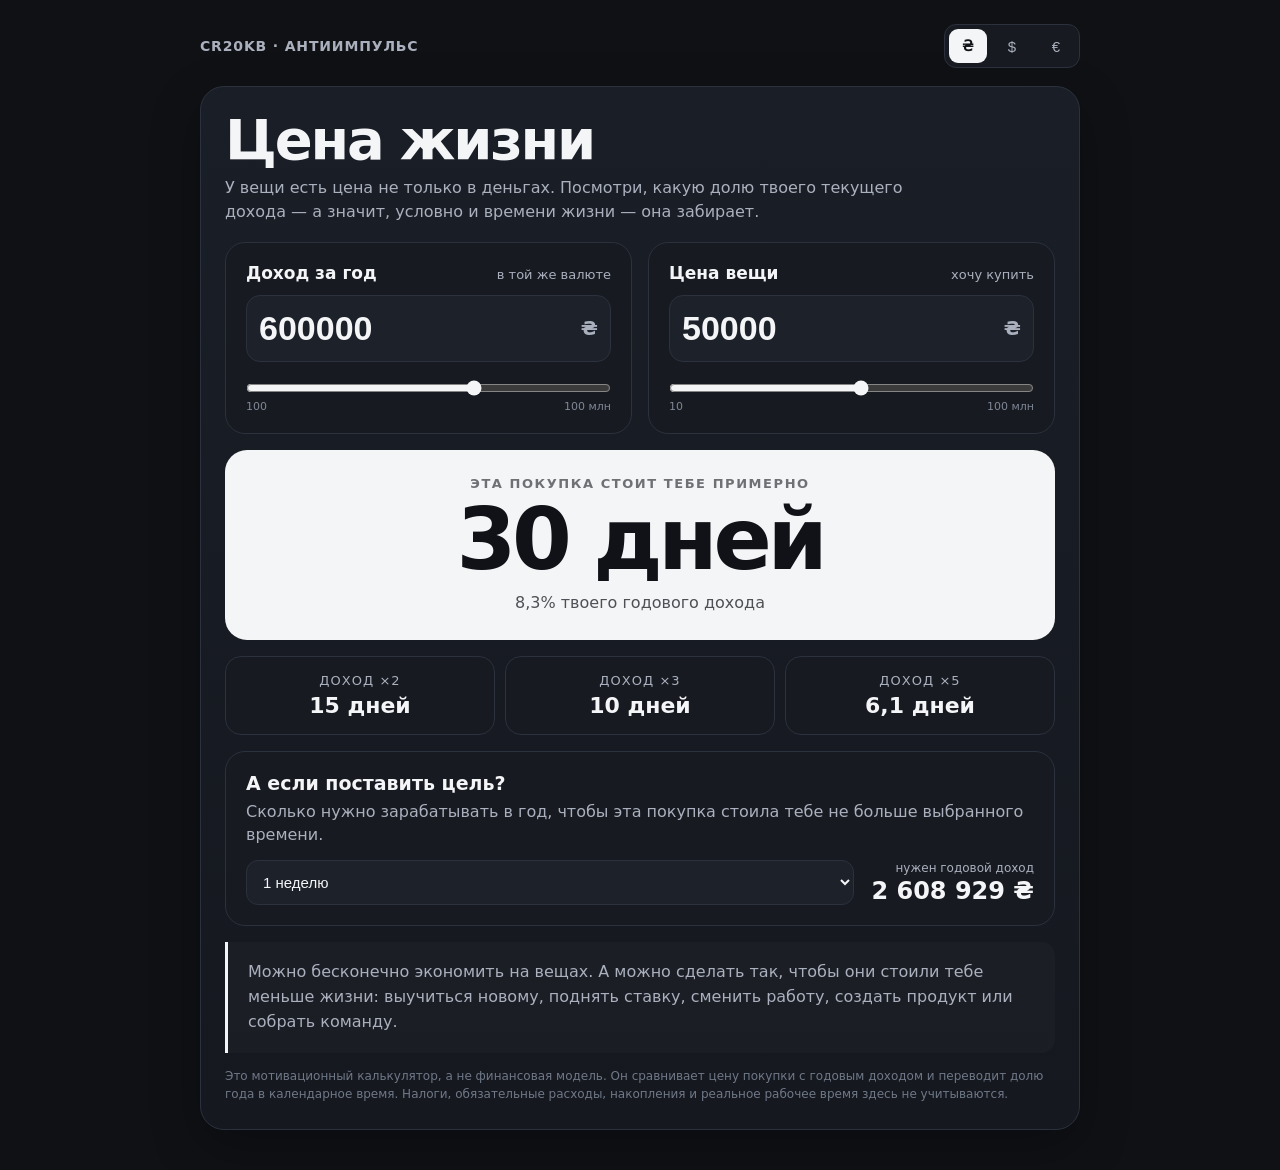
==== life-cost/index.html @ 3423f5fb "Add Life Cost calculator MVP" ====
<!DOCTYPE html>
<html lang="ru">
<head>
<meta charset="utf-8">
<meta name="viewport" content="width=device-width, initial-scale=1, viewport-fit=cover">
<title>Цена жизни — CR20KB</title>
<style>
  :root {
    --bg: #0f1115;
    --card: #171a21;
    --card2: #1d212a;
    --text: #f4f5f7;
    --muted: #aab0bd;
    --line: #2b313d;
    --accent: #f1f3f5;
    --good: #dfe7d9;
    --shadow: 0 18px 50px rgba(0,0,0,.28);
  }
  * { box-sizing: border-box; }
  html, body { margin: 0; min-height: 100%; background: var(--bg); color: var(--text); font-family: Inter, ui-sans-serif, system-ui, -apple-system, BlinkMacSystemFont, "Segoe UI", Roboto, Arial, sans-serif; }
  body { display: flex; justify-content: center; padding: 24px 14px 40px; }
  .app { width: min(880px, 100%); }
  .topbar { display: flex; justify-content: space-between; gap: 16px; align-items: center; margin-bottom: 18px; }
  .brand { font-weight: 800; letter-spacing: .06em; font-size: 14px; color: var(--muted); }
  .currency { display: flex; gap: 6px; background: var(--card); border: 1px solid var(--line); padding: 4px; border-radius: 12px; }
  .currency button { border: 0; background: transparent; color: var(--muted); min-width: 38px; height: 34px; border-radius: 9px; font-size: 15px; cursor: pointer; }
  .currency button.active { background: var(--text); color: #111318; font-weight: 800; }
  .hero { padding: 26px 24px; background: linear-gradient(180deg, #1a1e26 0%, #15181f 100%); border: 1px solid var(--line); border-radius: 24px; box-shadow: var(--shadow); }
  h1 { margin: 0 0 8px; font-size: clamp(30px, 7vw, 56px); line-height: .98; letter-spacing: -.04em; }
  .subtitle { margin: 0; color: var(--muted); max-width: 720px; font-size: 16px; line-height: 1.5; }
  .grid { display: grid; grid-template-columns: repeat(2, minmax(0,1fr)); gap: 16px; margin-top: 18px; }
  .panel { background: var(--card); border: 1px solid var(--line); border-radius: 20px; padding: 20px; }
  .label { display: flex; justify-content: space-between; gap: 10px; align-items: baseline; margin-bottom: 12px; }
  .label strong { font-size: 17px; }
  .label span { color: var(--muted); font-size: 13px; }
  .money-input { display: flex; align-items: center; background: var(--card2); border: 1px solid var(--line); border-radius: 14px; padding: 5px 12px; }
  .money-input input { width: 100%; border: 0; outline: 0; background: transparent; color: var(--text); font-size: clamp(24px, 5vw, 34px); font-weight: 800; padding: 8px 0; min-width: 0; }
  .money-input .sym { color: var(--muted); font-size: 20px; font-weight: 700; margin-left: 8px; }
  input[type="range"] { width: 100%; margin: 18px 0 4px; accent-color: var(--text); cursor: pointer; }
  .range-hints { display: flex; justify-content: space-between; color: #7f8795; font-size: 11px; }
  .result { margin-top: 16px; padding: 26px 22px; background: var(--text); color: #101217; border-radius: 22px; text-align: center; }
  .result .eyebrow { font-size: 13px; font-weight: 800; text-transform: uppercase; letter-spacing: .12em; opacity: .58; }
  .result .big { margin-top: 8px; font-size: clamp(42px, 11vw, 86px); line-height: .95; font-weight: 900; letter-spacing: -.05em; }
  .result .explain { margin-top: 10px; font-size: 16px; line-height: 1.45; opacity: .72; }
  .scenarios { margin-top: 16px; display: grid; grid-template-columns: repeat(3, 1fr); gap: 10px; }
  .scenario { background: var(--card); border: 1px solid var(--line); border-radius: 16px; padding: 16px 12px; text-align: center; }
  .scenario .x { font-size: 13px; color: var(--muted); text-transform: uppercase; letter-spacing: .08em; }
  .scenario .v { margin-top: 5px; font-size: 22px; font-weight: 850; }
  .goal { margin-top: 16px; background: var(--card); border: 1px solid var(--line); border-radius: 20px; padding: 20px; }
  .goal h2 { margin: 0 0 6px; font-size: 19px; }
  .goal p { color: var(--muted); margin: 0 0 14px; line-height: 1.45; }
  .goal-row { display: grid; grid-template-columns: 1fr auto; gap: 10px; align-items: end; }
  .goal-row select { width: 100%; background: var(--card2); color: var(--text); border: 1px solid var(--line); border-radius: 12px; padding: 12px; font-size: 15px; }
  .goal-output { min-width: 170px; text-align: right; }
  .goal-output .small { color: var(--muted); font-size: 12px; }
  .goal-output .amount { font-size: 24px; font-weight: 900; margin-top: 2px; }
  .quote { margin-top: 16px; padding: 18px 20px; border-left: 3px solid var(--text); color: var(--muted); line-height: 1.55; background: rgba(255,255,255,.025); border-radius: 0 14px 14px 0; }
  .foot { margin-top: 14px; color: #707887; font-size: 12px; line-height: 1.5; }
  @media (max-width: 680px) {
    body { padding: 14px 10px 28px; }
    .hero { padding: 22px 16px; border-radius: 20px; }
    .grid { grid-template-columns: 1fr; }
    .panel { padding: 16px; }
    .scenarios { grid-template-columns: 1fr; }
    .scenario { display: flex; justify-content: space-between; align-items: center; text-align: left; padding: 14px 16px; }
    .scenario .v { margin: 0; }
    .goal-row { grid-template-columns: 1fr; }
    .goal-output { text-align: left; }
  }
</style>
</head>
<body>
<main class="app">
  <div class="topbar">
    <div class="brand">CR20KB · АНТИИМПУЛЬС</div>
    <div class="currency" aria-label="Валюта">
      <button type="button" class="active" data-currency="₴">₴</button>
      <button type="button" data-currency="$">$</button>
      <button type="button" data-currency="€">€</button>
    </div>
  </div>
  <section class="hero">
    <h1>Цена жизни</h1>
    <p class="subtitle">У вещи есть цена не только в деньгах. Посмотри, какую долю твоего текущего дохода — а значит, условно и времени жизни — она забирает.</p>
    <div class="grid">
      <div class="panel">
        <div class="label"><strong>Доход за год</strong><span>в той же валюте</span></div>
        <div class="money-input"><input id="incomeInput" inputmode="numeric" value="600000" aria-label="Доход за год"><span class="sym">₴</span></div>
        <input id="incomeRange" type="range" min="2" max="8" step="0.01" value="5.7782">
        <div class="range-hints"><span>100</span><span>100 млн</span></div>
      </div>
      <div class="panel">
        <div class="label"><strong>Цена вещи</strong><span>хочу купить</span></div>
        <div class="money-input"><input id="priceInput" inputmode="numeric" value="50000" aria-label="Цена вещи"><span class="sym">₴</span></div>
        <input id="priceRange" type="range" min="1" max="8" step="0.01" value="4.699">
        <div class="range-hints"><span>10</span><span>100 млн</span></div>
      </div>
    </div>
    <div class="result">
      <div class="eyebrow">Эта покупка стоит тебе примерно</div>
      <div class="big" id="mainResult">1 месяц</div>
      <div class="explain" id="mainExplain">8,3% твоего годового дохода</div>
    </div>
    <div class="scenarios">
      <div class="scenario"><div class="x">Доход ×2</div><div class="v" id="x2">15 дней</div></div>
      <div class="scenario"><div class="x">Доход ×3</div><div class="v" id="x3">10 дней</div></div>
      <div class="scenario"><div class="x">Доход ×5</div><div class="v" id="x5">6 дней</div></div>
    </div>
    <div class="goal">
      <h2>А если поставить цель?</h2>
      <p>Сколько нужно зарабатывать в год, чтобы эта покупка стоила тебе не больше выбранного времени.</p>
      <div class="goal-row">
        <select id="goalSelect" aria-label="Целевое время">
          <option value="1">1 день</option><option value="3">3 дня</option><option value="7" selected>1 неделю</option><option value="14">2 недели</option><option value="30.4375">1 месяц</option>
        </select>
        <div class="goal-output"><div class="small">нужен годовой доход</div><div class="amount" id="goalAmount">2 607 143 ₴</div></div>
      </div>
    </div>
    <div class="quote">Можно бесконечно экономить на вещах. А можно сделать так, чтобы они стоили тебе меньше жизни: выучиться новому, поднять ставку, сменить работу, создать продукт или собрать команду.</div>
    <div class="foot">Это мотивационный калькулятор, а не финансовая модель. Он сравнивает цену покупки с годовым доходом и переводит долю года в календарное время. Налоги, обязательные расходы, накопления и реальное рабочее время здесь не учитываются.</div>
  </section>
</main>
<script>
(() => {
  const incomeInput = document.getElementById('incomeInput');
  const priceInput = document.getElementById('priceInput');
  const incomeRange = document.getElementById('incomeRange');
  const priceRange = document.getElementById('priceRange');
  const mainResult = document.getElementById('mainResult');
  const mainExplain = document.getElementById('mainExplain');
  const goalSelect = document.getElementById('goalSelect');
  const goalAmount = document.getElementById('goalAmount');
  const currencyButtons = [...document.querySelectorAll('.currency button')];
  const symEls = [...document.querySelectorAll('.sym')];
  let currency = '₴';
  const nf0 = new Intl.NumberFormat('ru-RU', { maximumFractionDigits: 0 });
  const nf1 = new Intl.NumberFormat('ru-RU', { maximumFractionDigits: 1 });
  function parseNumber(value) { const cleaned = String(value).replace(/[^\d.,]/g, '').replace(',', '.'); const n = Number(cleaned); return Number.isFinite(n) ? n : 0; }
  function clamp(n, min, max) { return Math.min(max, Math.max(min, n)); }
  function valueFromLogSlider(slider) { return Math.pow(10, Number(slider.value)); }
  function setLogSliderFromValue(slider, value) { if (value <= 0) return; const min = Number(slider.min); const max = Number(slider.max); slider.value = clamp(Math.log10(value), min, max); }
  function plural(n, one, few, many) { const i = Math.floor(Math.abs(n)); const mod10 = i % 10, mod100 = i % 100; if (mod10 === 1 && mod100 !== 11) return one; if (mod10 >= 2 && mod10 <= 4 && !(mod100 >= 12 && mod100 <= 14)) return few; return many; }
  function formatLife(days) {
    if (!Number.isFinite(days) || days < 0) return '—';
    const hours = days * 24;
    if (hours < 48) { const v = Math.max(0.1, hours); const rounded = v < 10 ? Math.round(v * 10) / 10 : Math.round(v); return `${nf1.format(rounded)} ${plural(rounded, 'час', 'часа', 'часов')}`; }
    if (days < 60) { const rounded = days < 10 ? Math.round(days * 10) / 10 : Math.round(days); return `${nf1.format(rounded)} ${plural(rounded, 'день', 'дня', 'дней')}`; }
    const months = days / 30.4375;
    if (months < 24) { const rounded = months < 10 ? Math.round(months * 10) / 10 : Math.round(months); return `${nf1.format(rounded)} ${plural(rounded, 'месяц', 'месяца', 'месяцев')}`; }
    const years = days / 365.25; const rounded = years < 10 ? Math.round(years * 10) / 10 : Math.round(years); return `${nf1.format(rounded)} ${plural(rounded, 'год', 'года', 'лет')}`;
  }
  function calculate() {
    const income = parseNumber(incomeInput.value); const price = parseNumber(priceInput.value);
    if (income <= 0 || price < 0) { mainResult.textContent = '—'; mainExplain.textContent = 'Введите годовой доход больше нуля'; ['x2','x3','x5'].forEach(id => document.getElementById(id).textContent = '—'); goalAmount.textContent = '—'; return; }
    const share = price / income; const days = share * 365.25;
    mainResult.textContent = formatLife(days); mainExplain.textContent = `${nf1.format(share * 100)}% твоего годового дохода`;
    document.getElementById('x2').textContent = formatLife(days / 2); document.getElementById('x3').textContent = formatLife(days / 3); document.getElementById('x5').textContent = formatLife(days / 5);
    const goalDays = Number(goalSelect.value); const neededIncome = goalDays > 0 ? price * 365.25 / goalDays : 0; goalAmount.textContent = `${nf0.format(Math.ceil(neededIncome))} ${currency}`;
  }
  incomeRange.addEventListener('input', () => { incomeInput.value = Math.round(valueFromLogSlider(incomeRange)); calculate(); });
  priceRange.addEventListener('input', () => { priceInput.value = Math.round(valueFromLogSlider(priceRange)); calculate(); });
  incomeInput.addEventListener('input', () => { const v = parseNumber(incomeInput.value); setLogSliderFromValue(incomeRange, v); calculate(); });
  priceInput.addEventListener('input', () => { const v = parseNumber(priceInput.value); setLogSliderFromValue(priceRange, v); calculate(); });
  goalSelect.addEventListener('change', calculate);
  currencyButtons.forEach(btn => { btn.addEventListener('click', () => { currency = btn.dataset.currency; currencyButtons.forEach(b => b.classList.toggle('active', b === btn)); symEls.forEach(el => el.textContent = currency); calculate(); }); });
  calculate();
})();
</script>
</body>
</html>
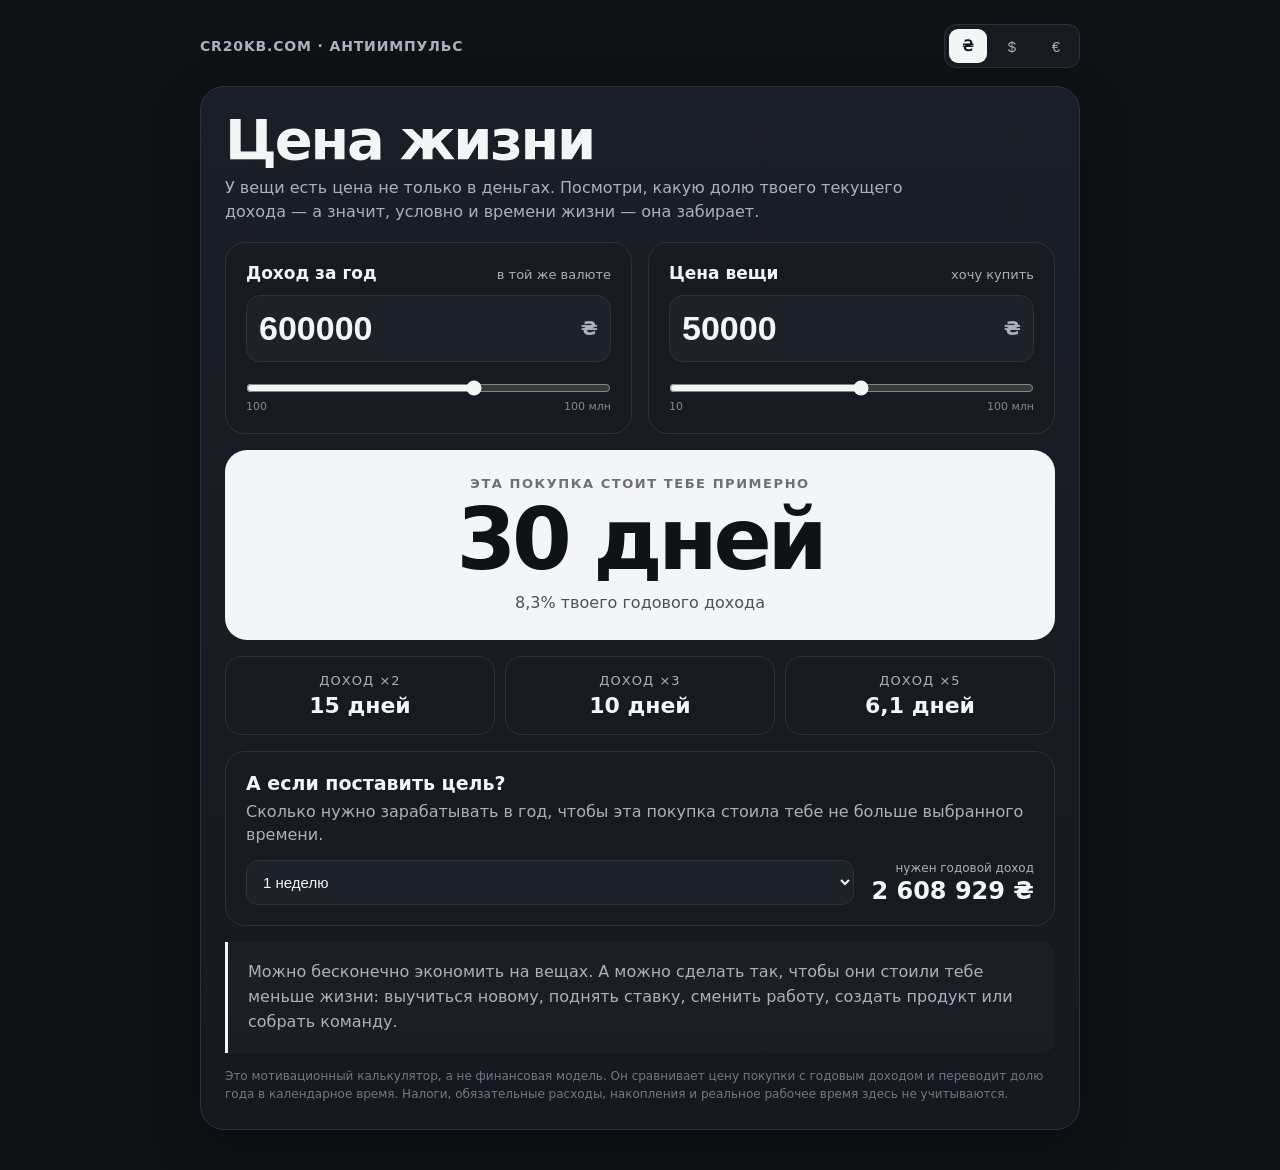
==== commit 19bbaa25: "Add link back to CR20KB.com" ====
--- a/life-cost/index.html
+++ b/life-cost/index.html
@@ -16,53 +16,310 @@
     --good: #dfe7d9;
     --shadow: 0 18px 50px rgba(0,0,0,.28);
   }
+
   * { box-sizing: border-box; }
-  html, body { margin: 0; min-height: 100%; background: var(--bg); color: var(--text); font-family: Inter, ui-sans-serif, system-ui, -apple-system, BlinkMacSystemFont, "Segoe UI", Roboto, Arial, sans-serif; }
-  body { display: flex; justify-content: center; padding: 24px 14px 40px; }
-  .app { width: min(880px, 100%); }
-  .topbar { display: flex; justify-content: space-between; gap: 16px; align-items: center; margin-bottom: 18px; }
-  .brand { font-weight: 800; letter-spacing: .06em; font-size: 14px; color: var(--muted); }
-  .currency { display: flex; gap: 6px; background: var(--card); border: 1px solid var(--line); padding: 4px; border-radius: 12px; }
-  .currency button { border: 0; background: transparent; color: var(--muted); min-width: 38px; height: 34px; border-radius: 9px; font-size: 15px; cursor: pointer; }
-  .currency button.active { background: var(--text); color: #111318; font-weight: 800; }
-  .hero { padding: 26px 24px; background: linear-gradient(180deg, #1a1e26 0%, #15181f 100%); border: 1px solid var(--line); border-radius: 24px; box-shadow: var(--shadow); }
-  h1 { margin: 0 0 8px; font-size: clamp(30px, 7vw, 56px); line-height: .98; letter-spacing: -.04em; }
-  .subtitle { margin: 0; color: var(--muted); max-width: 720px; font-size: 16px; line-height: 1.5; }
-  .grid { display: grid; grid-template-columns: repeat(2, minmax(0,1fr)); gap: 16px; margin-top: 18px; }
-  .panel { background: var(--card); border: 1px solid var(--line); border-radius: 20px; padding: 20px; }
-  .label { display: flex; justify-content: space-between; gap: 10px; align-items: baseline; margin-bottom: 12px; }
-  .label strong { font-size: 17px; }
-  .label span { color: var(--muted); font-size: 13px; }
-  .money-input { display: flex; align-items: center; background: var(--card2); border: 1px solid var(--line); border-radius: 14px; padding: 5px 12px; }
-  .money-input input { width: 100%; border: 0; outline: 0; background: transparent; color: var(--text); font-size: clamp(24px, 5vw, 34px); font-weight: 800; padding: 8px 0; min-width: 0; }
-  .money-input .sym { color: var(--muted); font-size: 20px; font-weight: 700; margin-left: 8px; }
-  input[type="range"] { width: 100%; margin: 18px 0 4px; accent-color: var(--text); cursor: pointer; }
-  .range-hints { display: flex; justify-content: space-between; color: #7f8795; font-size: 11px; }
-  .result { margin-top: 16px; padding: 26px 22px; background: var(--text); color: #101217; border-radius: 22px; text-align: center; }
-  .result .eyebrow { font-size: 13px; font-weight: 800; text-transform: uppercase; letter-spacing: .12em; opacity: .58; }
-  .result .big { margin-top: 8px; font-size: clamp(42px, 11vw, 86px); line-height: .95; font-weight: 900; letter-spacing: -.05em; }
-  .result .explain { margin-top: 10px; font-size: 16px; line-height: 1.45; opacity: .72; }
-  .scenarios { margin-top: 16px; display: grid; grid-template-columns: repeat(3, 1fr); gap: 10px; }
-  .scenario { background: var(--card); border: 1px solid var(--line); border-radius: 16px; padding: 16px 12px; text-align: center; }
-  .scenario .x { font-size: 13px; color: var(--muted); text-transform: uppercase; letter-spacing: .08em; }
-  .scenario .v { margin-top: 5px; font-size: 22px; font-weight: 850; }
-  .goal { margin-top: 16px; background: var(--card); border: 1px solid var(--line); border-radius: 20px; padding: 20px; }
-  .goal h2 { margin: 0 0 6px; font-size: 19px; }
-  .goal p { color: var(--muted); margin: 0 0 14px; line-height: 1.45; }
-  .goal-row { display: grid; grid-template-columns: 1fr auto; gap: 10px; align-items: end; }
-  .goal-row select { width: 100%; background: var(--card2); color: var(--text); border: 1px solid var(--line); border-radius: 12px; padding: 12px; font-size: 15px; }
-  .goal-output { min-width: 170px; text-align: right; }
-  .goal-output .small { color: var(--muted); font-size: 12px; }
-  .goal-output .amount { font-size: 24px; font-weight: 900; margin-top: 2px; }
-  .quote { margin-top: 16px; padding: 18px 20px; border-left: 3px solid var(--text); color: var(--muted); line-height: 1.55; background: rgba(255,255,255,.025); border-radius: 0 14px 14px 0; }
-  .foot { margin-top: 14px; color: #707887; font-size: 12px; line-height: 1.5; }
+
+  html, body {
+    margin: 0;
+    min-height: 100%;
+    background: var(--bg);
+    color: var(--text);
+    font-family: Inter, ui-sans-serif, system-ui, -apple-system, BlinkMacSystemFont,
+      "Segoe UI", Roboto, Arial, sans-serif;
+  }
+
+  body {
+    display: flex;
+    justify-content: center;
+    padding: 24px 14px 40px;
+  }
+
+  .app {
+    width: min(880px, 100%);
+  }
+
+  .topbar {
+    display: flex;
+    justify-content: space-between;
+    gap: 16px;
+    align-items: center;
+    margin-bottom: 18px;
+  }
+
+  .brand {
+    font-weight: 800;
+    letter-spacing: .06em;
+    font-size: 14px;
+    color: var(--muted);
+  }
+
+  .brand a { color: inherit; text-decoration: none; }
+  .brand a:hover { color: var(--text); }
+
+  .currency {
+    display: flex;
+    gap: 6px;
+    background: var(--card);
+    border: 1px solid var(--line);
+    padding: 4px;
+    border-radius: 12px;
+  }
+
+  .currency button {
+    border: 0;
+    background: transparent;
+    color: var(--muted);
+    min-width: 38px;
+    height: 34px;
+    border-radius: 9px;
+    font-size: 15px;
+    cursor: pointer;
+  }
+
+  .currency button.active {
+    background: var(--text);
+    color: #111318;
+    font-weight: 800;
+  }
+
+  .hero {
+    padding: 26px 24px;
+    background: linear-gradient(180deg, #1a1e26 0%, #15181f 100%);
+    border: 1px solid var(--line);
+    border-radius: 24px;
+    box-shadow: var(--shadow);
+  }
+
+  h1 {
+    margin: 0 0 8px;
+    font-size: clamp(30px, 7vw, 56px);
+    line-height: .98;
+    letter-spacing: -.04em;
+  }
+
+  .subtitle {
+    margin: 0;
+    color: var(--muted);
+    max-width: 720px;
+    font-size: 16px;
+    line-height: 1.5;
+  }
+
+  .grid {
+    display: grid;
+    grid-template-columns: repeat(2, minmax(0,1fr));
+    gap: 16px;
+    margin-top: 18px;
+  }
+
+  .panel {
+    background: var(--card);
+    border: 1px solid var(--line);
+    border-radius: 20px;
+    padding: 20px;
+  }
+
+  .label {
+    display: flex;
+    justify-content: space-between;
+    gap: 10px;
+    align-items: baseline;
+    margin-bottom: 12px;
+  }
+
+  .label strong {
+    font-size: 17px;
+  }
+
+  .label span {
+    color: var(--muted);
+    font-size: 13px;
+  }
+
+  .money-input {
+    display: flex;
+    align-items: center;
+    background: var(--card2);
+    border: 1px solid var(--line);
+    border-radius: 14px;
+    padding: 5px 12px;
+  }
+
+  .money-input input {
+    width: 100%;
+    border: 0;
+    outline: 0;
+    background: transparent;
+    color: var(--text);
+    font-size: clamp(24px, 5vw, 34px);
+    font-weight: 800;
+    padding: 8px 0;
+    min-width: 0;
+  }
+
+  .money-input .sym {
+    color: var(--muted);
+    font-size: 20px;
+    font-weight: 700;
+    margin-left: 8px;
+  }
+
+  input[type="range"] {
+    width: 100%;
+    margin: 18px 0 4px;
+    accent-color: var(--text);
+    cursor: pointer;
+  }
+
+  .range-hints {
+    display: flex;
+    justify-content: space-between;
+    color: #7f8795;
+    font-size: 11px;
+  }
+
+  .result {
+    margin-top: 16px;
+    padding: 26px 22px;
+    background: var(--text);
+    color: #101217;
+    border-radius: 22px;
+    text-align: center;
+  }
+
+  .result .eyebrow {
+    font-size: 13px;
+    font-weight: 800;
+    text-transform: uppercase;
+    letter-spacing: .12em;
+    opacity: .58;
+  }
+
+  .result .big {
+    margin-top: 8px;
+    font-size: clamp(42px, 11vw, 86px);
+    line-height: .95;
+    font-weight: 900;
+    letter-spacing: -.05em;
+  }
+
+  .result .explain {
+    margin-top: 10px;
+    font-size: 16px;
+    line-height: 1.45;
+    opacity: .72;
+  }
+
+  .scenarios {
+    margin-top: 16px;
+    display: grid;
+    grid-template-columns: repeat(3, 1fr);
+    gap: 10px;
+  }
+
+  .scenario {
+    background: var(--card);
+    border: 1px solid var(--line);
+    border-radius: 16px;
+    padding: 16px 12px;
+    text-align: center;
+  }
+
+  .scenario .x {
+    font-size: 13px;
+    color: var(--muted);
+    text-transform: uppercase;
+    letter-spacing: .08em;
+  }
+
+  .scenario .v {
+    margin-top: 5px;
+    font-size: 22px;
+    font-weight: 850;
+  }
+
+  .goal {
+    margin-top: 16px;
+    background: var(--card);
+    border: 1px solid var(--line);
+    border-radius: 20px;
+    padding: 20px;
+  }
+
+  .goal h2 {
+    margin: 0 0 6px;
+    font-size: 19px;
+  }
+
+  .goal p {
+    color: var(--muted);
+    margin: 0 0 14px;
+    line-height: 1.45;
+  }
+
+  .goal-row {
+    display: grid;
+    grid-template-columns: 1fr auto;
+    gap: 10px;
+    align-items: end;
+  }
+
+  .goal-row select {
+    width: 100%;
+    background: var(--card2);
+    color: var(--text);
+    border: 1px solid var(--line);
+    border-radius: 12px;
+    padding: 12px;
+    font-size: 15px;
+  }
+
+  .goal-output {
+    min-width: 170px;
+    text-align: right;
+  }
+
+  .goal-output .small {
+    color: var(--muted);
+    font-size: 12px;
+  }
+
+  .goal-output .amount {
+    font-size: 24px;
+    font-weight: 900;
+    margin-top: 2px;
+  }
+
+  .quote {
+    margin-top: 16px;
+    padding: 18px 20px;
+    border-left: 3px solid var(--text);
+    color: var(--muted);
+    line-height: 1.55;
+    background: rgba(255,255,255,.025);
+    border-radius: 0 14px 14px 0;
+  }
+
+  .foot {
+    margin-top: 14px;
+    color: #707887;
+    font-size: 12px;
+    line-height: 1.5;
+  }
+
   @media (max-width: 680px) {
     body { padding: 14px 10px 28px; }
     .hero { padding: 22px 16px; border-radius: 20px; }
     .grid { grid-template-columns: 1fr; }
     .panel { padding: 16px; }
     .scenarios { grid-template-columns: 1fr; }
-    .scenario { display: flex; justify-content: space-between; align-items: center; text-align: left; padding: 14px 16px; }
+    .scenario {
+      display: flex;
+      justify-content: space-between;
+      align-items: center;
+      text-align: left;
+      padding: 14px 16px;
+    }
     .scenario .v { margin: 0; }
     .goal-row { grid-template-columns: 1fr; }
     .goal-output { text-align: left; }
@@ -72,54 +329,107 @@
 <body>
 <main class="app">
   <div class="topbar">
-    <div class="brand">CR20KB · АНТИИМПУЛЬС</div>
+    <div class="brand"><a href="https://cr20kb.com/" target="_blank" rel="noopener">CR20KB.COM · АНТИИМПУЛЬС</a></div>
     <div class="currency" aria-label="Валюта">
       <button type="button" class="active" data-currency="₴">₴</button>
       <button type="button" data-currency="$">$</button>
       <button type="button" data-currency="€">€</button>
     </div>
   </div>
+
   <section class="hero">
     <h1>Цена жизни</h1>
-    <p class="subtitle">У вещи есть цена не только в деньгах. Посмотри, какую долю твоего текущего дохода — а значит, условно и времени жизни — она забирает.</p>
+    <p class="subtitle">
+      У вещи есть цена не только в деньгах. Посмотри, какую долю твоего текущего дохода —
+      а значит, условно и времени жизни — она забирает.
+    </p>
+
     <div class="grid">
       <div class="panel">
-        <div class="label"><strong>Доход за год</strong><span>в той же валюте</span></div>
-        <div class="money-input"><input id="incomeInput" inputmode="numeric" value="600000" aria-label="Доход за год"><span class="sym">₴</span></div>
+        <div class="label">
+          <strong>Доход за год</strong>
+          <span>в той же валюте</span>
+        </div>
+        <div class="money-input">
+          <input id="incomeInput" inputmode="numeric" value="600000" aria-label="Доход за год">
+          <span class="sym">₴</span>
+        </div>
         <input id="incomeRange" type="range" min="2" max="8" step="0.01" value="5.7782">
-        <div class="range-hints"><span>100</span><span>100 млн</span></div>
+        <div class="range-hints">
+          <span>100</span>
+          <span>100 млн</span>
+        </div>
       </div>
+
       <div class="panel">
-        <div class="label"><strong>Цена вещи</strong><span>хочу купить</span></div>
-        <div class="money-input"><input id="priceInput" inputmode="numeric" value="50000" aria-label="Цена вещи"><span class="sym">₴</span></div>
+        <div class="label">
+          <strong>Цена вещи</strong>
+          <span>хочу купить</span>
+        </div>
+        <div class="money-input">
+          <input id="priceInput" inputmode="numeric" value="50000" aria-label="Цена вещи">
+          <span class="sym">₴</span>
+        </div>
         <input id="priceRange" type="range" min="1" max="8" step="0.01" value="4.699">
-        <div class="range-hints"><span>10</span><span>100 млн</span></div>
+        <div class="range-hints">
+          <span>10</span>
+          <span>100 млн</span>
+        </div>
       </div>
     </div>
+
     <div class="result">
       <div class="eyebrow">Эта покупка стоит тебе примерно</div>
       <div class="big" id="mainResult">1 месяц</div>
       <div class="explain" id="mainExplain">8,3% твоего годового дохода</div>
     </div>
+
     <div class="scenarios">
-      <div class="scenario"><div class="x">Доход ×2</div><div class="v" id="x2">15 дней</div></div>
-      <div class="scenario"><div class="x">Доход ×3</div><div class="v" id="x3">10 дней</div></div>
-      <div class="scenario"><div class="x">Доход ×5</div><div class="v" id="x5">6 дней</div></div>
-    </div>
+      <div class="scenario">
+        <div class="x">Доход ×2</div>
+        <div class="v" id="x2">15 дней</div>
+      </div>
+      <div class="scenario">
+        <div class="x">Доход ×3</div>
+        <div class="v" id="x3">10 дней</div>
+      </div>
+      <div class="scenario">
+        <div class="x">Доход ×5</div>
+        <div class="v" id="x5">6 дней</div>
+      </div>
+    </div>
+
     <div class="goal">
       <h2>А если поставить цель?</h2>
       <p>Сколько нужно зарабатывать в год, чтобы эта покупка стоила тебе не больше выбранного времени.</p>
       <div class="goal-row">
         <select id="goalSelect" aria-label="Целевое время">
-          <option value="1">1 день</option><option value="3">3 дня</option><option value="7" selected>1 неделю</option><option value="14">2 недели</option><option value="30.4375">1 месяц</option>
+          <option value="1">1 день</option>
+          <option value="3">3 дня</option>
+          <option value="7" selected>1 неделю</option>
+          <option value="14">2 недели</option>
+          <option value="30.4375">1 месяц</option>
         </select>
-        <div class="goal-output"><div class="small">нужен годовой доход</div><div class="amount" id="goalAmount">2 607 143 ₴</div></div>
+        <div class="goal-output">
+          <div class="small">нужен годовой доход</div>
+          <div class="amount" id="goalAmount">2 607 143 ₴</div>
+        </div>
       </div>
     </div>
-    <div class="quote">Можно бесконечно экономить на вещах. А можно сделать так, чтобы они стоили тебе меньше жизни: выучиться новому, поднять ставку, сменить работу, создать продукт или собрать команду.</div>
-    <div class="foot">Это мотивационный калькулятор, а не финансовая модель. Он сравнивает цену покупки с годовым доходом и переводит долю года в календарное время. Налоги, обязательные расходы, накопления и реальное рабочее время здесь не учитываются.</div>
+
+    <div class="quote">
+      Можно бесконечно экономить на вещах. А можно сделать так, чтобы они стоили тебе меньше жизни:
+      выучиться новому, поднять ставку, сменить работу, создать продукт или собрать команду.
+    </div>
+
+    <div class="foot">
+      Это мотивационный калькулятор, а не финансовая модель. Он сравнивает цену покупки с годовым доходом
+      и переводит долю года в календарное время. Налоги, обязательные расходы, накопления и реальное рабочее
+      время здесь не учитываются.
+    </div>
   </section>
 </main>
+
 <script>
 (() => {
   const incomeInput = document.getElementById('incomeInput');
@@ -132,39 +442,129 @@
   const goalAmount = document.getElementById('goalAmount');
   const currencyButtons = [...document.querySelectorAll('.currency button')];
   const symEls = [...document.querySelectorAll('.sym')];
+
   let currency = '₴';
+
   const nf0 = new Intl.NumberFormat('ru-RU', { maximumFractionDigits: 0 });
   const nf1 = new Intl.NumberFormat('ru-RU', { maximumFractionDigits: 1 });
-  function parseNumber(value) { const cleaned = String(value).replace(/[^\d.,]/g, '').replace(',', '.'); const n = Number(cleaned); return Number.isFinite(n) ? n : 0; }
-  function clamp(n, min, max) { return Math.min(max, Math.max(min, n)); }
-  function valueFromLogSlider(slider) { return Math.pow(10, Number(slider.value)); }
-  function setLogSliderFromValue(slider, value) { if (value <= 0) return; const min = Number(slider.min); const max = Number(slider.max); slider.value = clamp(Math.log10(value), min, max); }
-  function plural(n, one, few, many) { const i = Math.floor(Math.abs(n)); const mod10 = i % 10, mod100 = i % 100; if (mod10 === 1 && mod100 !== 11) return one; if (mod10 >= 2 && mod10 <= 4 && !(mod100 >= 12 && mod100 <= 14)) return few; return many; }
+
+  function parseNumber(value) {
+    const cleaned = String(value).replace(/[^\d.,]/g, '').replace(',', '.');
+    const n = Number(cleaned);
+    return Number.isFinite(n) ? n : 0;
+  }
+
+  function clamp(n, min, max) {
+    return Math.min(max, Math.max(min, n));
+  }
+
+  function valueFromLogSlider(slider) {
+    return Math.pow(10, Number(slider.value));
+  }
+
+  function setLogSliderFromValue(slider, value) {
+    if (value <= 0) return;
+    const min = Number(slider.min);
+    const max = Number(slider.max);
+    slider.value = clamp(Math.log10(value), min, max);
+  }
+
+  function plural(n, one, few, many) {
+    const i = Math.floor(Math.abs(n));
+    const mod10 = i % 10, mod100 = i % 100;
+    if (mod10 === 1 && mod100 !== 11) return one;
+    if (mod10 >= 2 && mod10 <= 4 && !(mod100 >= 12 && mod100 <= 14)) return few;
+    return many;
+  }
+
   function formatLife(days) {
     if (!Number.isFinite(days) || days < 0) return '—';
+
     const hours = days * 24;
-    if (hours < 48) { const v = Math.max(0.1, hours); const rounded = v < 10 ? Math.round(v * 10) / 10 : Math.round(v); return `${nf1.format(rounded)} ${plural(rounded, 'час', 'часа', 'часов')}`; }
-    if (days < 60) { const rounded = days < 10 ? Math.round(days * 10) / 10 : Math.round(days); return `${nf1.format(rounded)} ${plural(rounded, 'день', 'дня', 'дней')}`; }
+    if (hours < 48) {
+      const v = Math.max(0.1, hours);
+      const rounded = v < 10 ? Math.round(v * 10) / 10 : Math.round(v);
+      return `${nf1.format(rounded)} ${plural(rounded, 'час', 'часа', 'часов')}`;
+    }
+
+    if (days < 60) {
+      const rounded = days < 10 ? Math.round(days * 10) / 10 : Math.round(days);
+      return `${nf1.format(rounded)} ${plural(rounded, 'день', 'дня', 'дней')}`;
+    }
+
     const months = days / 30.4375;
-    if (months < 24) { const rounded = months < 10 ? Math.round(months * 10) / 10 : Math.round(months); return `${nf1.format(rounded)} ${plural(rounded, 'месяц', 'месяца', 'месяцев')}`; }
-    const years = days / 365.25; const rounded = years < 10 ? Math.round(years * 10) / 10 : Math.round(years); return `${nf1.format(rounded)} ${plural(rounded, 'год', 'года', 'лет')}`;
-  }
+    if (months < 24) {
+      const rounded = months < 10 ? Math.round(months * 10) / 10 : Math.round(months);
+      return `${nf1.format(rounded)} ${plural(rounded, 'месяц', 'месяца', 'месяцев')}`;
+    }
+
+    const years = days / 365.25;
+    const rounded = years < 10 ? Math.round(years * 10) / 10 : Math.round(years);
+    return `${nf1.format(rounded)} ${plural(rounded, 'год', 'года', 'лет')}`;
+  }
+
   function calculate() {
-    const income = parseNumber(incomeInput.value); const price = parseNumber(priceInput.value);
-    if (income <= 0 || price < 0) { mainResult.textContent = '—'; mainExplain.textContent = 'Введите годовой доход больше нуля'; ['x2','x3','x5'].forEach(id => document.getElementById(id).textContent = '—'); goalAmount.textContent = '—'; return; }
-    const share = price / income; const days = share * 365.25;
-    mainResult.textContent = formatLife(days); mainExplain.textContent = `${nf1.format(share * 100)}% твоего годового дохода`;
-    document.getElementById('x2').textContent = formatLife(days / 2); document.getElementById('x3').textContent = formatLife(days / 3); document.getElementById('x5').textContent = formatLife(days / 5);
-    const goalDays = Number(goalSelect.value); const neededIncome = goalDays > 0 ? price * 365.25 / goalDays : 0; goalAmount.textContent = `${nf0.format(Math.ceil(neededIncome))} ${currency}`;
-  }
-  incomeRange.addEventListener('input', () => { incomeInput.value = Math.round(valueFromLogSlider(incomeRange)); calculate(); });
-  priceRange.addEventListener('input', () => { priceInput.value = Math.round(valueFromLogSlider(priceRange)); calculate(); });
-  incomeInput.addEventListener('input', () => { const v = parseNumber(incomeInput.value); setLogSliderFromValue(incomeRange, v); calculate(); });
-  priceInput.addEventListener('input', () => { const v = parseNumber(priceInput.value); setLogSliderFromValue(priceRange, v); calculate(); });
+    const income = parseNumber(incomeInput.value);
+    const price = parseNumber(priceInput.value);
+
+    if (income <= 0 || price < 0) {
+      mainResult.textContent = '—';
+      mainExplain.textContent = 'Введите годовой доход больше нуля';
+      ['x2','x3','x5'].forEach(id => document.getElementById(id).textContent = '—');
+      goalAmount.textContent = '—';
+      return;
+    }
+
+    const share = price / income;
+    const days = share * 365.25;
+
+    mainResult.textContent = formatLife(days);
+    mainExplain.textContent = `${nf1.format(share * 100)}% твоего годового дохода`;
+
+    document.getElementById('x2').textContent = formatLife(days / 2);
+    document.getElementById('x3').textContent = formatLife(days / 3);
+    document.getElementById('x5').textContent = formatLife(days / 5);
+
+    const goalDays = Number(goalSelect.value);
+    const neededIncome = goalDays > 0 ? price * 365.25 / goalDays : 0;
+    goalAmount.textContent = `${nf0.format(Math.ceil(neededIncome))} ${currency}`;
+  }
+
+  incomeRange.addEventListener('input', () => {
+    incomeInput.value = Math.round(valueFromLogSlider(incomeRange));
+    calculate();
+  });
+
+  priceRange.addEventListener('input', () => {
+    priceInput.value = Math.round(valueFromLogSlider(priceRange));
+    calculate();
+  });
+
+  incomeInput.addEventListener('input', () => {
+    const v = parseNumber(incomeInput.value);
+    setLogSliderFromValue(incomeRange, v);
+    calculate();
+  });
+
+  priceInput.addEventListener('input', () => {
+    const v = parseNumber(priceInput.value);
+    setLogSliderFromValue(priceRange, v);
+    calculate();
+  });
+
   goalSelect.addEventListener('change', calculate);
-  currencyButtons.forEach(btn => { btn.addEventListener('click', () => { currency = btn.dataset.currency; currencyButtons.forEach(b => b.classList.toggle('active', b === btn)); symEls.forEach(el => el.textContent = currency); calculate(); }); });
+
+  currencyButtons.forEach(btn => {
+    btn.addEventListener('click', () => {
+      currency = btn.dataset.currency;
+      currencyButtons.forEach(b => b.classList.toggle('active', b === btn));
+      symEls.forEach(el => el.textContent = currency);
+      calculate();
+    });
+  });
+
   calculate();
 })();
 </script>
 </body>
-</html>+</html>
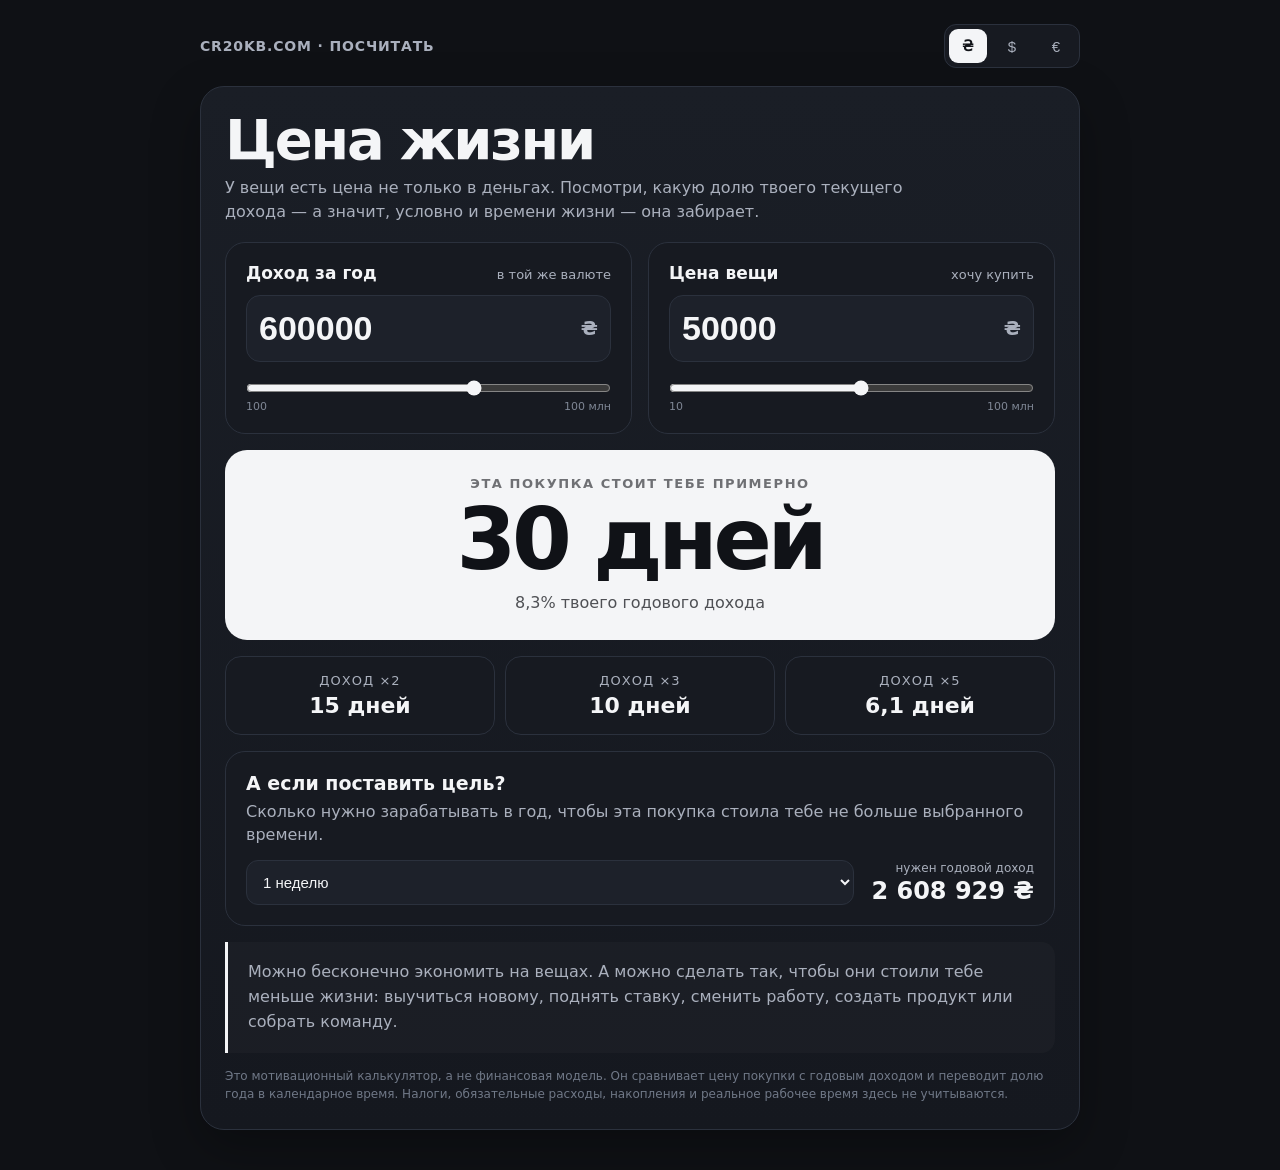
==== commit 50071caf: "Move Life Cost calculator to Calculate section" ====
--- a/life-cost/index.html
+++ b/life-cost/index.html
@@ -5,566 +5,31 @@
 <meta name="viewport" content="width=device-width, initial-scale=1, viewport-fit=cover">
 <title>Цена жизни — CR20KB</title>
 <style>
-  :root {
-    --bg: #0f1115;
-    --card: #171a21;
-    --card2: #1d212a;
-    --text: #f4f5f7;
-    --muted: #aab0bd;
-    --line: #2b313d;
-    --accent: #f1f3f5;
-    --good: #dfe7d9;
-    --shadow: 0 18px 50px rgba(0,0,0,.28);
-  }
-
-  * { box-sizing: border-box; }
-
-  html, body {
-    margin: 0;
-    min-height: 100%;
-    background: var(--bg);
-    color: var(--text);
-    font-family: Inter, ui-sans-serif, system-ui, -apple-system, BlinkMacSystemFont,
-      "Segoe UI", Roboto, Arial, sans-serif;
-  }
-
-  body {
-    display: flex;
-    justify-content: center;
-    padding: 24px 14px 40px;
-  }
-
-  .app {
-    width: min(880px, 100%);
-  }
-
-  .topbar {
-    display: flex;
-    justify-content: space-between;
-    gap: 16px;
-    align-items: center;
-    margin-bottom: 18px;
-  }
-
-  .brand {
-    font-weight: 800;
-    letter-spacing: .06em;
-    font-size: 14px;
-    color: var(--muted);
-  }
-
-  .brand a { color: inherit; text-decoration: none; }
-  .brand a:hover { color: var(--text); }
-
-  .currency {
-    display: flex;
-    gap: 6px;
-    background: var(--card);
-    border: 1px solid var(--line);
-    padding: 4px;
-    border-radius: 12px;
-  }
-
-  .currency button {
-    border: 0;
-    background: transparent;
-    color: var(--muted);
-    min-width: 38px;
-    height: 34px;
-    border-radius: 9px;
-    font-size: 15px;
-    cursor: pointer;
-  }
-
-  .currency button.active {
-    background: var(--text);
-    color: #111318;
-    font-weight: 800;
-  }
-
-  .hero {
-    padding: 26px 24px;
-    background: linear-gradient(180deg, #1a1e26 0%, #15181f 100%);
-    border: 1px solid var(--line);
-    border-radius: 24px;
-    box-shadow: var(--shadow);
-  }
-
-  h1 {
-    margin: 0 0 8px;
-    font-size: clamp(30px, 7vw, 56px);
-    line-height: .98;
-    letter-spacing: -.04em;
-  }
-
-  .subtitle {
-    margin: 0;
-    color: var(--muted);
-    max-width: 720px;
-    font-size: 16px;
-    line-height: 1.5;
-  }
-
-  .grid {
-    display: grid;
-    grid-template-columns: repeat(2, minmax(0,1fr));
-    gap: 16px;
-    margin-top: 18px;
-  }
-
-  .panel {
-    background: var(--card);
-    border: 1px solid var(--line);
-    border-radius: 20px;
-    padding: 20px;
-  }
-
-  .label {
-    display: flex;
-    justify-content: space-between;
-    gap: 10px;
-    align-items: baseline;
-    margin-bottom: 12px;
-  }
-
-  .label strong {
-    font-size: 17px;
-  }
-
-  .label span {
-    color: var(--muted);
-    font-size: 13px;
-  }
-
-  .money-input {
-    display: flex;
-    align-items: center;
-    background: var(--card2);
-    border: 1px solid var(--line);
-    border-radius: 14px;
-    padding: 5px 12px;
-  }
-
-  .money-input input {
-    width: 100%;
-    border: 0;
-    outline: 0;
-    background: transparent;
-    color: var(--text);
-    font-size: clamp(24px, 5vw, 34px);
-    font-weight: 800;
-    padding: 8px 0;
-    min-width: 0;
-  }
-
-  .money-input .sym {
-    color: var(--muted);
-    font-size: 20px;
-    font-weight: 700;
-    margin-left: 8px;
-  }
-
-  input[type="range"] {
-    width: 100%;
-    margin: 18px 0 4px;
-    accent-color: var(--text);
-    cursor: pointer;
-  }
-
-  .range-hints {
-    display: flex;
-    justify-content: space-between;
-    color: #7f8795;
-    font-size: 11px;
-  }
-
-  .result {
-    margin-top: 16px;
-    padding: 26px 22px;
-    background: var(--text);
-    color: #101217;
-    border-radius: 22px;
-    text-align: center;
-  }
-
-  .result .eyebrow {
-    font-size: 13px;
-    font-weight: 800;
-    text-transform: uppercase;
-    letter-spacing: .12em;
-    opacity: .58;
-  }
-
-  .result .big {
-    margin-top: 8px;
-    font-size: clamp(42px, 11vw, 86px);
-    line-height: .95;
-    font-weight: 900;
-    letter-spacing: -.05em;
-  }
-
-  .result .explain {
-    margin-top: 10px;
-    font-size: 16px;
-    line-height: 1.45;
-    opacity: .72;
-  }
-
-  .scenarios {
-    margin-top: 16px;
-    display: grid;
-    grid-template-columns: repeat(3, 1fr);
-    gap: 10px;
-  }
-
-  .scenario {
-    background: var(--card);
-    border: 1px solid var(--line);
-    border-radius: 16px;
-    padding: 16px 12px;
-    text-align: center;
-  }
-
-  .scenario .x {
-    font-size: 13px;
-    color: var(--muted);
-    text-transform: uppercase;
-    letter-spacing: .08em;
-  }
-
-  .scenario .v {
-    margin-top: 5px;
-    font-size: 22px;
-    font-weight: 850;
-  }
-
-  .goal {
-    margin-top: 16px;
-    background: var(--card);
-    border: 1px solid var(--line);
-    border-radius: 20px;
-    padding: 20px;
-  }
-
-  .goal h2 {
-    margin: 0 0 6px;
-    font-size: 19px;
-  }
-
-  .goal p {
-    color: var(--muted);
-    margin: 0 0 14px;
-    line-height: 1.45;
-  }
-
-  .goal-row {
-    display: grid;
-    grid-template-columns: 1fr auto;
-    gap: 10px;
-    align-items: end;
-  }
-
-  .goal-row select {
-    width: 100%;
-    background: var(--card2);
-    color: var(--text);
-    border: 1px solid var(--line);
-    border-radius: 12px;
-    padding: 12px;
-    font-size: 15px;
-  }
-
-  .goal-output {
-    min-width: 170px;
-    text-align: right;
-  }
-
-  .goal-output .small {
-    color: var(--muted);
-    font-size: 12px;
-  }
-
-  .goal-output .amount {
-    font-size: 24px;
-    font-weight: 900;
-    margin-top: 2px;
-  }
-
-  .quote {
-    margin-top: 16px;
-    padding: 18px 20px;
-    border-left: 3px solid var(--text);
-    color: var(--muted);
-    line-height: 1.55;
-    background: rgba(255,255,255,.025);
-    border-radius: 0 14px 14px 0;
-  }
-
-  .foot {
-    margin-top: 14px;
-    color: #707887;
-    font-size: 12px;
-    line-height: 1.5;
-  }
-
-  @media (max-width: 680px) {
-    body { padding: 14px 10px 28px; }
-    .hero { padding: 22px 16px; border-radius: 20px; }
-    .grid { grid-template-columns: 1fr; }
-    .panel { padding: 16px; }
-    .scenarios { grid-template-columns: 1fr; }
-    .scenario {
-      display: flex;
-      justify-content: space-between;
-      align-items: center;
-      text-align: left;
-      padding: 14px 16px;
-    }
-    .scenario .v { margin: 0; }
-    .goal-row { grid-template-columns: 1fr; }
-    .goal-output { text-align: left; }
-  }
+  :root{--bg:#0f1115;--card:#171a21;--card2:#1d212a;--text:#f4f5f7;--muted:#aab0bd;--line:#2b313d;--shadow:0 18px 50px rgba(0,0,0,.28)}*{box-sizing:border-box}html,body{margin:0;min-height:100%;background:var(--bg);color:var(--text);font-family:Inter,ui-sans-serif,system-ui,-apple-system,BlinkMacSystemFont,"Segoe UI",Roboto,Arial,sans-serif}body{display:flex;justify-content:center;padding:24px 14px 40px}.app{width:min(880px,100%)}.topbar{display:flex;justify-content:space-between;gap:16px;align-items:center;margin-bottom:18px}.brand{font-weight:800;letter-spacing:.06em;font-size:14px;color:var(--muted)}.brand a{color:inherit;text-decoration:none}.brand a:hover{color:var(--text)}.currency{display:flex;gap:6px;background:var(--card);border:1px solid var(--line);padding:4px;border-radius:12px}.currency button{border:0;background:transparent;color:var(--muted);min-width:38px;height:34px;border-radius:9px;font-size:15px;cursor:pointer}.currency button.active{background:var(--text);color:#111318;font-weight:800}.hero{padding:26px 24px;background:linear-gradient(180deg,#1a1e26 0%,#15181f 100%);border:1px solid var(--line);border-radius:24px;box-shadow:var(--shadow)}h1{margin:0 0 8px;font-size:clamp(30px,7vw,56px);line-height:.98;letter-spacing:-.04em}.subtitle{margin:0;color:var(--muted);max-width:720px;font-size:16px;line-height:1.5}.grid{display:grid;grid-template-columns:repeat(2,minmax(0,1fr));gap:16px;margin-top:18px}.panel{background:var(--card);border:1px solid var(--line);border-radius:20px;padding:20px}.label{display:flex;justify-content:space-between;gap:10px;align-items:baseline;margin-bottom:12px}.label strong{font-size:17px}.label span{color:var(--muted);font-size:13px}.money-input{display:flex;align-items:center;background:var(--card2);border:1px solid var(--line);border-radius:14px;padding:5px 12px}.money-input input{width:100%;border:0;outline:0;background:transparent;color:var(--text);font-size:clamp(24px,5vw,34px);font-weight:800;padding:8px 0;min-width:0}.money-input .sym{color:var(--muted);font-size:20px;font-weight:700;margin-left:8px}input[type="range"]{width:100%;margin:18px 0 4px;accent-color:var(--text);cursor:pointer}.range-hints{display:flex;justify-content:space-between;color:#7f8795;font-size:11px}.result{margin-top:16px;padding:26px 22px;background:var(--text);color:#101217;border-radius:22px;text-align:center}.result .eyebrow{font-size:13px;font-weight:800;text-transform:uppercase;letter-spacing:.12em;opacity:.58}.result .big{margin-top:8px;font-size:clamp(42px,11vw,86px);line-height:.95;font-weight:900;letter-spacing:-.05em}.result .explain{margin-top:10px;font-size:16px;line-height:1.45;opacity:.72}.scenarios{margin-top:16px;display:grid;grid-template-columns:repeat(3,1fr);gap:10px}.scenario{background:var(--card);border:1px solid var(--line);border-radius:16px;padding:16px 12px;text-align:center}.scenario .x{font-size:13px;color:var(--muted);text-transform:uppercase;letter-spacing:.08em}.scenario .v{margin-top:5px;font-size:22px;font-weight:850}.goal{margin-top:16px;background:var(--card);border:1px solid var(--line);border-radius:20px;padding:20px}.goal h2{margin:0 0 6px;font-size:19px}.goal p{color:var(--muted);margin:0 0 14px;line-height:1.45}.goal-row{display:grid;grid-template-columns:1fr auto;gap:10px;align-items:end}.goal-row select{width:100%;background:var(--card2);color:var(--text);border:1px solid var(--line);border-radius:12px;padding:12px;font-size:15px}.goal-output{min-width:170px;text-align:right}.goal-output .small{color:var(--muted);font-size:12px}.goal-output .amount{font-size:24px;font-weight:900;margin-top:2px}.quote{margin-top:16px;padding:18px 20px;border-left:3px solid var(--text);color:var(--muted);line-height:1.55;background:rgba(255,255,255,.025);border-radius:0 14px 14px 0}.foot{margin-top:14px;color:#707887;font-size:12px;line-height:1.5}@media(max-width:680px){body{padding:14px 10px 28px}.hero{padding:22px 16px;border-radius:20px}.grid{grid-template-columns:1fr}.panel{padding:16px}.scenarios{grid-template-columns:1fr}.scenario{display:flex;justify-content:space-between;align-items:center;text-align:left;padding:14px 16px}.scenario .v{margin:0}.goal-row{grid-template-columns:1fr}.goal-output{text-align:left}}
 </style>
 </head>
 <body>
 <main class="app">
   <div class="topbar">
-    <div class="brand"><a href="https://cr20kb.com/" target="_blank" rel="noopener">CR20KB.COM · АНТИИМПУЛЬС</a></div>
-    <div class="currency" aria-label="Валюта">
-      <button type="button" class="active" data-currency="₴">₴</button>
-      <button type="button" data-currency="$">$</button>
-      <button type="button" data-currency="€">€</button>
-    </div>
+    <div class="brand"><a href="https://cr20kb.com/" target="_blank" rel="noopener">CR20KB.COM · ПОСЧИТАТЬ</a></div>
+    <div class="currency" aria-label="Валюта"><button type="button" class="active" data-currency="₴">₴</button><button type="button" data-currency="$">$</button><button type="button" data-currency="€">€</button></div>
   </div>
-
   <section class="hero">
     <h1>Цена жизни</h1>
-    <p class="subtitle">
-      У вещи есть цена не только в деньгах. Посмотри, какую долю твоего текущего дохода —
-      а значит, условно и времени жизни — она забирает.
-    </p>
-
+    <p class="subtitle">У вещи есть цена не только в деньгах. Посмотри, какую долю твоего текущего дохода — а значит, условно и времени жизни — она забирает.</p>
     <div class="grid">
-      <div class="panel">
-        <div class="label">
-          <strong>Доход за год</strong>
-          <span>в той же валюте</span>
-        </div>
-        <div class="money-input">
-          <input id="incomeInput" inputmode="numeric" value="600000" aria-label="Доход за год">
-          <span class="sym">₴</span>
-        </div>
-        <input id="incomeRange" type="range" min="2" max="8" step="0.01" value="5.7782">
-        <div class="range-hints">
-          <span>100</span>
-          <span>100 млн</span>
-        </div>
-      </div>
-
-      <div class="panel">
-        <div class="label">
-          <strong>Цена вещи</strong>
-          <span>хочу купить</span>
-        </div>
-        <div class="money-input">
-          <input id="priceInput" inputmode="numeric" value="50000" aria-label="Цена вещи">
-          <span class="sym">₴</span>
-        </div>
-        <input id="priceRange" type="range" min="1" max="8" step="0.01" value="4.699">
-        <div class="range-hints">
-          <span>10</span>
-          <span>100 млн</span>
-        </div>
-      </div>
+      <div class="panel"><div class="label"><strong>Доход за год</strong><span>в той же валюте</span></div><div class="money-input"><input id="incomeInput" inputmode="numeric" value="600000" aria-label="Доход за год"><span class="sym">₴</span></div><input id="incomeRange" type="range" min="2" max="8" step="0.01" value="5.7782"><div class="range-hints"><span>100</span><span>100 млн</span></div></div>
+      <div class="panel"><div class="label"><strong>Цена вещи</strong><span>хочу купить</span></div><div class="money-input"><input id="priceInput" inputmode="numeric" value="50000" aria-label="Цена вещи"><span class="sym">₴</span></div><input id="priceRange" type="range" min="1" max="8" step="0.01" value="4.699"><div class="range-hints"><span>10</span><span>100 млн</span></div></div>
     </div>
-
-    <div class="result">
-      <div class="eyebrow">Эта покупка стоит тебе примерно</div>
-      <div class="big" id="mainResult">1 месяц</div>
-      <div class="explain" id="mainExplain">8,3% твоего годового дохода</div>
-    </div>
-
-    <div class="scenarios">
-      <div class="scenario">
-        <div class="x">Доход ×2</div>
-        <div class="v" id="x2">15 дней</div>
-      </div>
-      <div class="scenario">
-        <div class="x">Доход ×3</div>
-        <div class="v" id="x3">10 дней</div>
-      </div>
-      <div class="scenario">
-        <div class="x">Доход ×5</div>
-        <div class="v" id="x5">6 дней</div>
-      </div>
-    </div>
-
-    <div class="goal">
-      <h2>А если поставить цель?</h2>
-      <p>Сколько нужно зарабатывать в год, чтобы эта покупка стоила тебе не больше выбранного времени.</p>
-      <div class="goal-row">
-        <select id="goalSelect" aria-label="Целевое время">
-          <option value="1">1 день</option>
-          <option value="3">3 дня</option>
-          <option value="7" selected>1 неделю</option>
-          <option value="14">2 недели</option>
-          <option value="30.4375">1 месяц</option>
-        </select>
-        <div class="goal-output">
-          <div class="small">нужен годовой доход</div>
-          <div class="amount" id="goalAmount">2 607 143 ₴</div>
-        </div>
-      </div>
-    </div>
-
-    <div class="quote">
-      Можно бесконечно экономить на вещах. А можно сделать так, чтобы они стоили тебе меньше жизни:
-      выучиться новому, поднять ставку, сменить работу, создать продукт или собрать команду.
-    </div>
-
-    <div class="foot">
-      Это мотивационный калькулятор, а не финансовая модель. Он сравнивает цену покупки с годовым доходом
-      и переводит долю года в календарное время. Налоги, обязательные расходы, накопления и реальное рабочее
-      время здесь не учитываются.
-    </div>
+    <div class="result"><div class="eyebrow">Эта покупка стоит тебе примерно</div><div class="big" id="mainResult">1 месяц</div><div class="explain" id="mainExplain">8,3% твоего годового дохода</div></div>
+    <div class="scenarios"><div class="scenario"><div class="x">Доход ×2</div><div class="v" id="x2">15 дней</div></div><div class="scenario"><div class="x">Доход ×3</div><div class="v" id="x3">10 дней</div></div><div class="scenario"><div class="x">Доход ×5</div><div class="v" id="x5">6 дней</div></div></div>
+    <div class="goal"><h2>А если поставить цель?</h2><p>Сколько нужно зарабатывать в год, чтобы эта покупка стоила тебе не больше выбранного времени.</p><div class="goal-row"><select id="goalSelect" aria-label="Целевое время"><option value="1">1 день</option><option value="3">3 дня</option><option value="7" selected>1 неделю</option><option value="14">2 недели</option><option value="30.4375">1 месяц</option></select><div class="goal-output"><div class="small">нужен годовой доход</div><div class="amount" id="goalAmount">2 607 143 ₴</div></div></div></div>
+    <div class="quote">Можно бесконечно экономить на вещах. А можно сделать так, чтобы они стоили тебе меньше жизни: выучиться новому, поднять ставку, сменить работу, создать продукт или собрать команду.</div>
+    <div class="foot">Это мотивационный калькулятор, а не финансовая модель. Он сравнивает цену покупки с годовым доходом и переводит долю года в календарное время. Налоги, обязательные расходы, накопления и реальное рабочее время здесь не учитываются.</div>
   </section>
 </main>
-
 <script>
-(() => {
-  const incomeInput = document.getElementById('incomeInput');
-  const priceInput = document.getElementById('priceInput');
-  const incomeRange = document.getElementById('incomeRange');
-  const priceRange = document.getElementById('priceRange');
-  const mainResult = document.getElementById('mainResult');
-  const mainExplain = document.getElementById('mainExplain');
-  const goalSelect = document.getElementById('goalSelect');
-  const goalAmount = document.getElementById('goalAmount');
-  const currencyButtons = [...document.querySelectorAll('.currency button')];
-  const symEls = [...document.querySelectorAll('.sym')];
-
-  let currency = '₴';
-
-  const nf0 = new Intl.NumberFormat('ru-RU', { maximumFractionDigits: 0 });
-  const nf1 = new Intl.NumberFormat('ru-RU', { maximumFractionDigits: 1 });
-
-  function parseNumber(value) {
-    const cleaned = String(value).replace(/[^\d.,]/g, '').replace(',', '.');
-    const n = Number(cleaned);
-    return Number.isFinite(n) ? n : 0;
-  }
-
-  function clamp(n, min, max) {
-    return Math.min(max, Math.max(min, n));
-  }
-
-  function valueFromLogSlider(slider) {
-    return Math.pow(10, Number(slider.value));
-  }
-
-  function setLogSliderFromValue(slider, value) {
-    if (value <= 0) return;
-    const min = Number(slider.min);
-    const max = Number(slider.max);
-    slider.value = clamp(Math.log10(value), min, max);
-  }
-
-  function plural(n, one, few, many) {
-    const i = Math.floor(Math.abs(n));
-    const mod10 = i % 10, mod100 = i % 100;
-    if (mod10 === 1 && mod100 !== 11) return one;
-    if (mod10 >= 2 && mod10 <= 4 && !(mod100 >= 12 && mod100 <= 14)) return few;
-    return many;
-  }
-
-  function formatLife(days) {
-    if (!Number.isFinite(days) || days < 0) return '—';
-
-    const hours = days * 24;
-    if (hours < 48) {
-      const v = Math.max(0.1, hours);
-      const rounded = v < 10 ? Math.round(v * 10) / 10 : Math.round(v);
-      return `${nf1.format(rounded)} ${plural(rounded, 'час', 'часа', 'часов')}`;
-    }
-
-    if (days < 60) {
-      const rounded = days < 10 ? Math.round(days * 10) / 10 : Math.round(days);
-      return `${nf1.format(rounded)} ${plural(rounded, 'день', 'дня', 'дней')}`;
-    }
-
-    const months = days / 30.4375;
-    if (months < 24) {
-      const rounded = months < 10 ? Math.round(months * 10) / 10 : Math.round(months);
-      return `${nf1.format(rounded)} ${plural(rounded, 'месяц', 'месяца', 'месяцев')}`;
-    }
-
-    const years = days / 365.25;
-    const rounded = years < 10 ? Math.round(years * 10) / 10 : Math.round(years);
-    return `${nf1.format(rounded)} ${plural(rounded, 'год', 'года', 'лет')}`;
-  }
-
-  function calculate() {
-    const income = parseNumber(incomeInput.value);
-    const price = parseNumber(priceInput.value);
-
-    if (income <= 0 || price < 0) {
-      mainResult.textContent = '—';
-      mainExplain.textContent = 'Введите годовой доход больше нуля';
-      ['x2','x3','x5'].forEach(id => document.getElementById(id).textContent = '—');
-      goalAmount.textContent = '—';
-      return;
-    }
-
-    const share = price / income;
-    const days = share * 365.25;
-
-    mainResult.textContent = formatLife(days);
-    mainExplain.textContent = `${nf1.format(share * 100)}% твоего годового дохода`;
-
-    document.getElementById('x2').textContent = formatLife(days / 2);
-    document.getElementById('x3').textContent = formatLife(days / 3);
-    document.getElementById('x5').textContent = formatLife(days / 5);
-
-    const goalDays = Number(goalSelect.value);
-    const neededIncome = goalDays > 0 ? price * 365.25 / goalDays : 0;
-    goalAmount.textContent = `${nf0.format(Math.ceil(neededIncome))} ${currency}`;
-  }
-
-  incomeRange.addEventListener('input', () => {
-    incomeInput.value = Math.round(valueFromLogSlider(incomeRange));
-    calculate();
-  });
-
-  priceRange.addEventListener('input', () => {
-    priceInput.value = Math.round(valueFromLogSlider(priceRange));
-    calculate();
-  });
-
-  incomeInput.addEventListener('input', () => {
-    const v = parseNumber(incomeInput.value);
-    setLogSliderFromValue(incomeRange, v);
-    calculate();
-  });
-
-  priceInput.addEventListener('input', () => {
-    const v = parseNumber(priceInput.value);
-    setLogSliderFromValue(priceRange, v);
-    calculate();
-  });
-
-  goalSelect.addEventListener('change', calculate);
-
-  currencyButtons.forEach(btn => {
-    btn.addEventListener('click', () => {
-      currency = btn.dataset.currency;
-      currencyButtons.forEach(b => b.classList.toggle('active', b === btn));
-      symEls.forEach(el => el.textContent = currency);
-      calculate();
-    });
-  });
-
-  calculate();
-})();
+(()=>{const incomeInput=document.getElementById('incomeInput'),priceInput=document.getElementById('priceInput'),incomeRange=document.getElementById('incomeRange'),priceRange=document.getElementById('priceRange'),mainResult=document.getElementById('mainResult'),mainExplain=document.getElementById('mainExplain'),goalSelect=document.getElementById('goalSelect'),goalAmount=document.getElementById('goalAmount'),currencyButtons=[...document.querySelectorAll('.currency button')],symEls=[...document.querySelectorAll('.sym')];let currency='₴';const nf0=new Intl.NumberFormat('ru-RU',{maximumFractionDigits:0}),nf1=new Intl.NumberFormat('ru-RU',{maximumFractionDigits:1});function parseNumber(v){const c=String(v).replace(/[^\d.,]/g,'').replace(',','.');const n=Number(c);return Number.isFinite(n)?n:0}function clamp(n,min,max){return Math.min(max,Math.max(min,n))}function valueFromLogSlider(s){return Math.pow(10,Number(s.value))}function setLogSliderFromValue(s,v){if(v<=0)return;s.value=clamp(Math.log10(v),Number(s.min),Number(s.max))}function plural(n,one,few,many){const i=Math.floor(Math.abs(n)),m10=i%10,m100=i%100;if(m10===1&&m100!==11)return one;if(m10>=2&&m10<=4&&!(m100>=12&&m100<=14))return few;return many}function formatLife(days){if(!Number.isFinite(days)||days<0)return'—';const hours=days*24;if(hours<48){const v=Math.max(.1,hours),r=v<10?Math.round(v*10)/10:Math.round(v);return`${nf1.format(r)} ${plural(r,'час','часа','часов')}`}if(days<60){const r=days<10?Math.round(days*10)/10:Math.round(days);return`${nf1.format(r)} ${plural(r,'день','дня','дней')}`}const months=days/30.4375;if(months<24){const r=months<10?Math.round(months*10)/10:Math.round(months);return`${nf1.format(r)} ${plural(r,'месяц','месяца','месяцев')}`}const years=days/365.25,r=years<10?Math.round(years*10)/10:Math.round(years);return`${nf1.format(r)} ${plural(r,'год','года','лет')}`}function calculate(){const income=parseNumber(incomeInput.value),price=parseNumber(priceInput.value);if(income<=0||price<0){mainResult.textContent='—';mainExplain.textContent='Введите годовой доход больше нуля';['x2','x3','x5'].forEach(id=>document.getElementById(id).textContent='—');goalAmount.textContent='—';return}const share=price/income,days=share*365.25;mainResult.textContent=formatLife(days);mainExplain.textContent=`${nf1.format(share*100)}% твоего годового дохода`;document.getElementById('x2').textContent=formatLife(days/2);document.getElementById('x3').textContent=formatLife(days/3);document.getElementById('x5').textContent=formatLife(days/5);const goalDays=Number(goalSelect.value),neededIncome=goalDays>0?price*365.25/goalDays:0;goalAmount.textContent=`${nf0.format(Math.ceil(neededIncome))} ${currency}`}incomeRange.addEventListener('input',()=>{incomeInput.value=Math.round(valueFromLogSlider(incomeRange));calculate()});priceRange.addEventListener('input',()=>{priceInput.value=Math.round(valueFromLogSlider(priceRange));calculate()});incomeInput.addEventListener('input',()=>{setLogSliderFromValue(incomeRange,parseNumber(incomeInput.value));calculate()});priceInput.addEventListener('input',()=>{setLogSliderFromValue(priceRange,parseNumber(priceInput.value));calculate()});goalSelect.addEventListener('change',calculate);currencyButtons.forEach(btn=>btn.addEventListener('click',()=>{currency=btn.dataset.currency;currencyButtons.forEach(b=>b.classList.toggle('active',b===btn));symEls.forEach(el=>el.textContent=currency);calculate()}));calculate()})();
 </script>
 </body>
 </html>
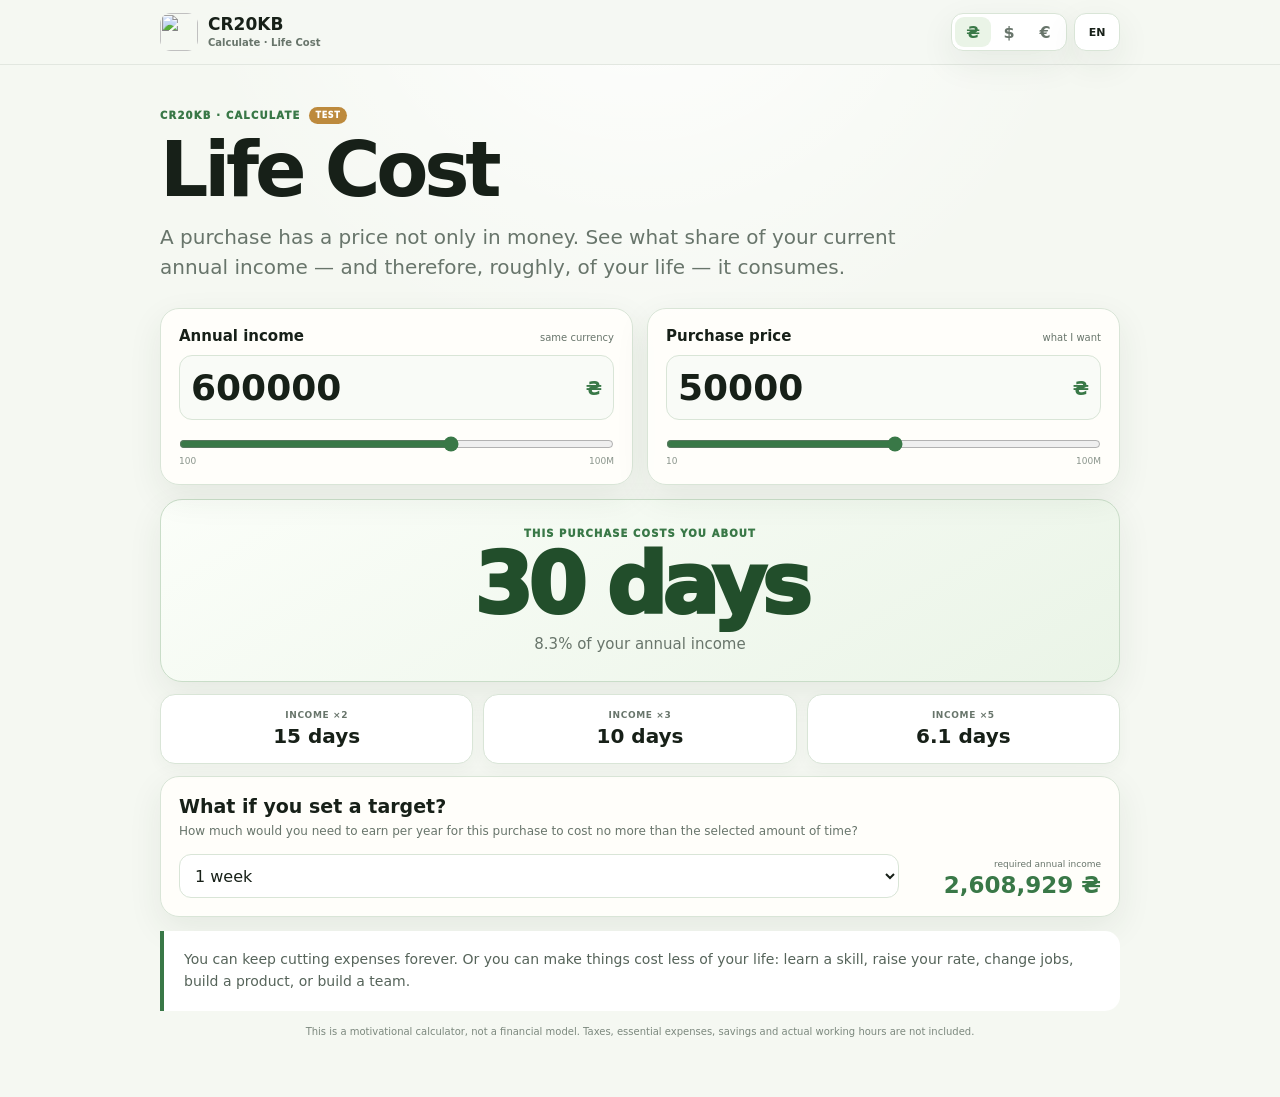
==== commit 9e011773: "Mirror CR20KB style and RU EN for Life Cost" ====
--- a/life-cost/index.html
+++ b/life-cost/index.html
@@ -1,35 +1,20 @@
-<!DOCTYPE html>
+<!doctype html>
 <html lang="ru">
 <head>
 <meta charset="utf-8">
-<meta name="viewport" content="width=device-width, initial-scale=1, viewport-fit=cover">
+<meta name="viewport" content="width=device-width,initial-scale=1,viewport-fit=cover">
+<meta name="theme-color" content="#f5f8f2">
+<meta name="description" content="Цена жизни — калькулятор CR20KB, который переводит цену покупки в долю годового дохода и условное время жизни.">
+<link rel="canonical" href="https://cr20kb.com/life-cost/">
+<link rel="icon" href="https://cr20kb.com/favicon.svg" type="image/svg+xml">
 <title>Цена жизни — CR20KB</title>
 <style>
-  :root{--bg:#0f1115;--card:#171a21;--card2:#1d212a;--text:#f4f5f7;--muted:#aab0bd;--line:#2b313d;--shadow:0 18px 50px rgba(0,0,0,.28)}*{box-sizing:border-box}html,body{margin:0;min-height:100%;background:var(--bg);color:var(--text);font-family:Inter,ui-sans-serif,system-ui,-apple-system,BlinkMacSystemFont,"Segoe UI",Roboto,Arial,sans-serif}body{display:flex;justify-content:center;padding:24px 14px 40px}.app{width:min(880px,100%)}.topbar{display:flex;justify-content:space-between;gap:16px;align-items:center;margin-bottom:18px}.brand{font-weight:800;letter-spacing:.06em;font-size:14px;color:var(--muted)}.brand a{color:inherit;text-decoration:none}.brand a:hover{color:var(--text)}.currency{display:flex;gap:6px;background:var(--card);border:1px solid var(--line);padding:4px;border-radius:12px}.currency button{border:0;background:transparent;color:var(--muted);min-width:38px;height:34px;border-radius:9px;font-size:15px;cursor:pointer}.currency button.active{background:var(--text);color:#111318;font-weight:800}.hero{padding:26px 24px;background:linear-gradient(180deg,#1a1e26 0%,#15181f 100%);border:1px solid var(--line);border-radius:24px;box-shadow:var(--shadow)}h1{margin:0 0 8px;font-size:clamp(30px,7vw,56px);line-height:.98;letter-spacing:-.04em}.subtitle{margin:0;color:var(--muted);max-width:720px;font-size:16px;line-height:1.5}.grid{display:grid;grid-template-columns:repeat(2,minmax(0,1fr));gap:16px;margin-top:18px}.panel{background:var(--card);border:1px solid var(--line);border-radius:20px;padding:20px}.label{display:flex;justify-content:space-between;gap:10px;align-items:baseline;margin-bottom:12px}.label strong{font-size:17px}.label span{color:var(--muted);font-size:13px}.money-input{display:flex;align-items:center;background:var(--card2);border:1px solid var(--line);border-radius:14px;padding:5px 12px}.money-input input{width:100%;border:0;outline:0;background:transparent;color:var(--text);font-size:clamp(24px,5vw,34px);font-weight:800;padding:8px 0;min-width:0}.money-input .sym{color:var(--muted);font-size:20px;font-weight:700;margin-left:8px}input[type="range"]{width:100%;margin:18px 0 4px;accent-color:var(--text);cursor:pointer}.range-hints{display:flex;justify-content:space-between;color:#7f8795;font-size:11px}.result{margin-top:16px;padding:26px 22px;background:var(--text);color:#101217;border-radius:22px;text-align:center}.result .eyebrow{font-size:13px;font-weight:800;text-transform:uppercase;letter-spacing:.12em;opacity:.58}.result .big{margin-top:8px;font-size:clamp(42px,11vw,86px);line-height:.95;font-weight:900;letter-spacing:-.05em}.result .explain{margin-top:10px;font-size:16px;line-height:1.45;opacity:.72}.scenarios{margin-top:16px;display:grid;grid-template-columns:repeat(3,1fr);gap:10px}.scenario{background:var(--card);border:1px solid var(--line);border-radius:16px;padding:16px 12px;text-align:center}.scenario .x{font-size:13px;color:var(--muted);text-transform:uppercase;letter-spacing:.08em}.scenario .v{margin-top:5px;font-size:22px;font-weight:850}.goal{margin-top:16px;background:var(--card);border:1px solid var(--line);border-radius:20px;padding:20px}.goal h2{margin:0 0 6px;font-size:19px}.goal p{color:var(--muted);margin:0 0 14px;line-height:1.45}.goal-row{display:grid;grid-template-columns:1fr auto;gap:10px;align-items:end}.goal-row select{width:100%;background:var(--card2);color:var(--text);border:1px solid var(--line);border-radius:12px;padding:12px;font-size:15px}.goal-output{min-width:170px;text-align:right}.goal-output .small{color:var(--muted);font-size:12px}.goal-output .amount{font-size:24px;font-weight:900;margin-top:2px}.quote{margin-top:16px;padding:18px 20px;border-left:3px solid var(--text);color:var(--muted);line-height:1.55;background:rgba(255,255,255,.025);border-radius:0 14px 14px 0}.foot{margin-top:14px;color:#707887;font-size:12px;line-height:1.5}@media(max-width:680px){body{padding:14px 10px 28px}.hero{padding:22px 16px;border-radius:20px}.grid{grid-template-columns:1fr}.panel{padding:16px}.scenarios{grid-template-columns:1fr}.scenario{display:flex;justify-content:space-between;align-items:center;text-align:left;padding:14px 16px}.scenario .v{margin:0}.goal-row{grid-template-columns:1fr}.goal-output{text-align:left}}
-</style>
-</head>
+:root{--bg:#f5f8f2;--paper:#fffefb;--paper2:#f9fbf7;--ink:#172018;--muted:#68756b;--line:#d9e5d7;--green:#397847;--green2:#568d55;--soft:#eaf4e7;--test:#bd8a3d;--shadow:0 12px 34px rgba(38,62,39,.08)}
+*{box-sizing:border-box}html{background:var(--bg)}body{margin:0;color:var(--ink);font-family:Inter,ui-sans-serif,system-ui,-apple-system,BlinkMacSystemFont,"Segoe UI",sans-serif;background:radial-gradient(circle at 50% -8%,#fff 0,transparent 34%),var(--bg)}button,input,select{font:inherit}a{color:inherit}.wrap{width:min(960px,calc(100% - 28px));margin:auto}.topbar{position:sticky;top:0;z-index:20;border-bottom:1px solid rgba(92,116,95,.12);background:rgba(245,248,242,.92);backdrop-filter:blur(14px)}.topbar .wrap{min-height:64px;display:flex;align-items:center;justify-content:space-between;gap:12px}.brand{display:flex;align-items:center;gap:10px;text-decoration:none;min-width:0}.brand img{width:38px;height:38px;border-radius:11px}.brand strong{display:block;font-size:17px;line-height:1}.brand small{display:block;margin-top:4px;color:var(--muted);font-size:10px;font-weight:700}.top-actions{display:flex;align-items:center;gap:7px}.lang,.currency{border:1px solid var(--line);background:#fff;border-radius:12px;box-shadow:var(--shadow)}.lang{height:38px;min-width:46px;padding:0 11px;color:var(--ink);font-size:11px;font-weight:900;cursor:pointer}.currency{display:flex;padding:3px}.currency button{width:36px;height:30px;border:0;border-radius:9px;background:transparent;color:var(--muted);font-weight:900;cursor:pointer}.currency button.active{background:var(--soft);color:var(--green)}main{padding:42px 0 48px}.eyebrow{display:flex;align-items:center;gap:8px;margin:0 0 10px;color:var(--green);font-size:10px;font-weight:950;letter-spacing:.12em;text-transform:uppercase}.badge{padding:4px 7px;border-radius:999px;background:var(--test);color:#fff;font-size:8px;letter-spacing:.08em}h1{margin:0;font-size:clamp(42px,8vw,76px);line-height:.95;letter-spacing:-.055em}.lead{max-width:760px;margin:16px 0 0;color:var(--muted);font-size:clamp(16px,2.1vw,20px);line-height:1.5}.grid{display:grid;grid-template-columns:1fr 1fr;gap:14px;margin-top:26px}.card{border:1px solid var(--line);border-radius:19px;background:rgba(255,254,251,.96);box-shadow:var(--shadow);padding:18px}.label{display:flex;justify-content:space-between;gap:12px;align-items:baseline;margin-bottom:10px}.label strong{font-size:15px}.label span{color:var(--muted);font-size:10px}.money{display:flex;align-items:center;gap:8px;border:1px solid var(--line);border-radius:13px;background:var(--paper2);padding:4px 11px}.money input{width:100%;min-width:0;border:0;outline:0;background:transparent;color:var(--ink);font-size:clamp(26px,5vw,36px);font-weight:900;padding:7px 0}.sym{color:var(--green);font-size:19px;font-weight:900}input[type=range]{width:100%;margin:16px 0 4px;accent-color:var(--green)}.hints{display:flex;justify-content:space-between;color:#89948b;font-size:9px}.result{margin-top:14px;padding:28px 20px;border:1px solid #c9ddc8;border-radius:22px;background:linear-gradient(150deg,#fbfef9,#eaf4e7);box-shadow:var(--shadow);text-align:center}.result .over{color:var(--green);font-size:10px;font-weight:950;letter-spacing:.11em;text-transform:uppercase}.result .big{margin-top:7px;font-size:clamp(46px,10vw,84px);line-height:.95;font-weight:950;letter-spacing:-.055em;color:#224e2b}.result .sub{margin-top:9px;color:var(--muted);font-size:15px}.scenarios{display:grid;grid-template-columns:repeat(3,1fr);gap:10px;margin-top:12px}.scenario{padding:15px;border:1px solid var(--line);border-radius:15px;background:#fff;box-shadow:0 5px 16px rgba(55,74,55,.045);text-align:center}.scenario small{display:block;color:var(--muted);font-size:9px;font-weight:900;letter-spacing:.07em;text-transform:uppercase}.scenario strong{display:block;margin-top:4px;font-size:20px}.goal{margin-top:12px}.goal h2{margin:0;font-size:19px}.goal p{margin:6px 0 14px;color:var(--muted);font-size:12px;line-height:1.45}.goal-row{display:grid;grid-template-columns:minmax(0,1fr) auto;gap:12px;align-items:end}.goal select{width:100%;height:44px;border:1px solid var(--line);border-radius:12px;background:#fff;color:var(--ink);padding:0 11px;outline:0}.goal-output{text-align:right;min-width:190px}.goal-output small{display:block;color:var(--muted);font-size:9px}.goal-output strong{display:block;margin-top:3px;font-size:23px;color:var(--green)}.motive{margin-top:14px;padding:18px 20px;border-left:4px solid var(--green);border-radius:0 15px 15px 0;background:#fff;color:#56645a;font-size:14px;line-height:1.55}.note{margin-top:13px;color:#7c887e;font-size:10px;line-height:1.5;text-align:center}@media(max-width:680px){.wrap{width:min(100% - 20px,960px)}.topbar .wrap{min-height:58px}.brand img{width:34px;height:34px}.brand small{display:none}.currency button{width:32px}.grid{grid-template-columns:1fr}.scenarios{grid-template-columns:1fr}.scenario{display:flex;justify-content:space-between;align-items:center;text-align:left}.scenario strong{margin:0}.goal-row{grid-template-columns:1fr}.goal-output{text-align:left}.lead{font-size:15px}main{padding-top:30px}}
+</style></head>
 <body>
-<main class="app">
-  <div class="topbar">
-    <div class="brand"><a href="https://cr20kb.com/" target="_blank" rel="noopener">CR20KB.COM · ПОСЧИТАТЬ</a></div>
-    <div class="currency" aria-label="Валюта"><button type="button" class="active" data-currency="₴">₴</button><button type="button" data-currency="$">$</button><button type="button" data-currency="€">€</button></div>
-  </div>
-  <section class="hero">
-    <h1>Цена жизни</h1>
-    <p class="subtitle">У вещи есть цена не только в деньгах. Посмотри, какую долю твоего текущего дохода — а значит, условно и времени жизни — она забирает.</p>
-    <div class="grid">
-      <div class="panel"><div class="label"><strong>Доход за год</strong><span>в той же валюте</span></div><div class="money-input"><input id="incomeInput" inputmode="numeric" value="600000" aria-label="Доход за год"><span class="sym">₴</span></div><input id="incomeRange" type="range" min="2" max="8" step="0.01" value="5.7782"><div class="range-hints"><span>100</span><span>100 млн</span></div></div>
-      <div class="panel"><div class="label"><strong>Цена вещи</strong><span>хочу купить</span></div><div class="money-input"><input id="priceInput" inputmode="numeric" value="50000" aria-label="Цена вещи"><span class="sym">₴</span></div><input id="priceRange" type="range" min="1" max="8" step="0.01" value="4.699"><div class="range-hints"><span>10</span><span>100 млн</span></div></div>
-    </div>
-    <div class="result"><div class="eyebrow">Эта покупка стоит тебе примерно</div><div class="big" id="mainResult">1 месяц</div><div class="explain" id="mainExplain">8,3% твоего годового дохода</div></div>
-    <div class="scenarios"><div class="scenario"><div class="x">Доход ×2</div><div class="v" id="x2">15 дней</div></div><div class="scenario"><div class="x">Доход ×3</div><div class="v" id="x3">10 дней</div></div><div class="scenario"><div class="x">Доход ×5</div><div class="v" id="x5">6 дней</div></div></div>
-    <div class="goal"><h2>А если поставить цель?</h2><p>Сколько нужно зарабатывать в год, чтобы эта покупка стоила тебе не больше выбранного времени.</p><div class="goal-row"><select id="goalSelect" aria-label="Целевое время"><option value="1">1 день</option><option value="3">3 дня</option><option value="7" selected>1 неделю</option><option value="14">2 недели</option><option value="30.4375">1 месяц</option></select><div class="goal-output"><div class="small">нужен годовой доход</div><div class="amount" id="goalAmount">2 607 143 ₴</div></div></div></div>
-    <div class="quote">Можно бесконечно экономить на вещах. А можно сделать так, чтобы они стоили тебе меньше жизни: выучиться новому, поднять ставку, сменить работу, создать продукт или собрать команду.</div>
-    <div class="foot">Это мотивационный калькулятор, а не финансовая модель. Он сравнивает цену покупки с годовым доходом и переводит долю года в календарное время. Налоги, обязательные расходы, накопления и реальное рабочее время здесь не учитываются.</div>
-  </section>
-</main>
+<header class="topbar"><div class="wrap"><a class="brand" id="homeLink" href="https://cr20kb.com/"><img src="https://cr20kb.com/favicon.svg" alt=""><span><strong>CR20KB</strong><small id="brandTag">Посчитать · Цена жизни</small></span></a><div class="top-actions"><div class="currency" aria-label="Currency"><button class="active" data-currency="₴" type="button">₴</button><button data-currency="$" type="button">$</button><button data-currency="€" type="button">€</button></div><button class="lang" id="langBtn" type="button">RU</button></div></div></header>
+<main><div class="wrap"><div class="eyebrow"><span id="branchLabel">CR20KB · ПОСЧИТАТЬ</span><span class="badge">TEST</span></div><h1 id="title">Цена жизни</h1><p class="lead" id="lead">У вещи есть цена не только в деньгах. Посмотри, какую долю твоего текущего дохода — а значит, условно и времени жизни — она забирает.</p><div class="grid"><section class="card"><div class="label"><strong id="incomeLabel">Доход за год</strong><span id="incomeHint">в той же валюте</span></div><div class="money"><input id="incomeInput" inputmode="numeric" value="600000" aria-label="Доход за год"><span class="sym">₴</span></div><input id="incomeRange" type="range" min="2" max="8" step=".01" value="5.7782"><div class="hints"><span>100</span><span id="incomeMax">100 млн</span></div></section><section class="card"><div class="label"><strong id="priceLabel">Цена вещи</strong><span id="priceHint">хочу купить</span></div><div class="money"><input id="priceInput" inputmode="numeric" value="50000" aria-label="Цена вещи"><span class="sym">₴</span></div><input id="priceRange" type="range" min="1" max="8" step=".01" value="4.699"><div class="hints"><span>10</span><span id="priceMax">100 млн</span></div></section></div><section class="result"><div class="over" id="resultOver">Эта покупка стоит тебе примерно</div><div class="big" id="mainResult">1 месяц</div><div class="sub" id="mainExplain">8,3% твоего годового дохода</div></section><div class="scenarios"><div class="scenario"><small id="x2Label">Доход ×2</small><strong id="x2">15 дней</strong></div><div class="scenario"><small id="x3Label">Доход ×3</small><strong id="x3">10 дней</strong></div><div class="scenario"><small id="x5Label">Доход ×5</small><strong id="x5">6 дней</strong></div></div><section class="card goal"><h2 id="goalTitle">А если поставить цель?</h2><p id="goalCopy">Сколько нужно зарабатывать в год, чтобы эта покупка стоила тебе не больше выбранного времени.</p><div class="goal-row"><select id="goalSelect" aria-label="Целевое время"></select><div class="goal-output"><small id="goalSmall">нужен годовой доход</small><strong id="goalAmount">2 607 143 ₴</strong></div></div></section><div class="motive" id="motive">Можно бесконечно экономить на вещах. А можно сделать так, чтобы они стоили тебе меньше жизни: выучиться новому, поднять ставку, сменить работу, создать продукт или собрать команду.</div><p class="note" id="note">Это мотивационный калькулятор, а не финансовая модель. Налоги, обязательные расходы, накопления и реальное рабочее время здесь не учитываются.</p></div></main>
 <script>
-(()=>{const incomeInput=document.getElementById('incomeInput'),priceInput=document.getElementById('priceInput'),incomeRange=document.getElementById('incomeRange'),priceRange=document.getElementById('priceRange'),mainResult=document.getElementById('mainResult'),mainExplain=document.getElementById('mainExplain'),goalSelect=document.getElementById('goalSelect'),goalAmount=document.getElementById('goalAmount'),currencyButtons=[...document.querySelectorAll('.currency button')],symEls=[...document.querySelectorAll('.sym')];let currency='₴';const nf0=new Intl.NumberFormat('ru-RU',{maximumFractionDigits:0}),nf1=new Intl.NumberFormat('ru-RU',{maximumFractionDigits:1});function parseNumber(v){const c=String(v).replace(/[^\d.,]/g,'').replace(',','.');const n=Number(c);return Number.isFinite(n)?n:0}function clamp(n,min,max){return Math.min(max,Math.max(min,n))}function valueFromLogSlider(s){return Math.pow(10,Number(s.value))}function setLogSliderFromValue(s,v){if(v<=0)return;s.value=clamp(Math.log10(v),Number(s.min),Number(s.max))}function plural(n,one,few,many){const i=Math.floor(Math.abs(n)),m10=i%10,m100=i%100;if(m10===1&&m100!==11)return one;if(m10>=2&&m10<=4&&!(m100>=12&&m100<=14))return few;return many}function formatLife(days){if(!Number.isFinite(days)||days<0)return'—';const hours=days*24;if(hours<48){const v=Math.max(.1,hours),r=v<10?Math.round(v*10)/10:Math.round(v);return`${nf1.format(r)} ${plural(r,'час','часа','часов')}`}if(days<60){const r=days<10?Math.round(days*10)/10:Math.round(days);return`${nf1.format(r)} ${plural(r,'день','дня','дней')}`}const months=days/30.4375;if(months<24){const r=months<10?Math.round(months*10)/10:Math.round(months);return`${nf1.format(r)} ${plural(r,'месяц','месяца','месяцев')}`}const years=days/365.25,r=years<10?Math.round(years*10)/10:Math.round(years);return`${nf1.format(r)} ${plural(r,'год','года','лет')}`}function calculate(){const income=parseNumber(incomeInput.value),price=parseNumber(priceInput.value);if(income<=0||price<0){mainResult.textContent='—';mainExplain.textContent='Введите годовой доход больше нуля';['x2','x3','x5'].forEach(id=>document.getElementById(id).textContent='—');goalAmount.textContent='—';return}const share=price/income,days=share*365.25;mainResult.textContent=formatLife(days);mainExplain.textContent=`${nf1.format(share*100)}% твоего годового дохода`;document.getElementById('x2').textContent=formatLife(days/2);document.getElementById('x3').textContent=formatLife(days/3);document.getElementById('x5').textContent=formatLife(days/5);const goalDays=Number(goalSelect.value),neededIncome=goalDays>0?price*365.25/goalDays:0;goalAmount.textContent=`${nf0.format(Math.ceil(neededIncome))} ${currency}`}incomeRange.addEventListener('input',()=>{incomeInput.value=Math.round(valueFromLogSlider(incomeRange));calculate()});priceRange.addEventListener('input',()=>{priceInput.value=Math.round(valueFromLogSlider(priceRange));calculate()});incomeInput.addEventListener('input',()=>{setLogSliderFromValue(incomeRange,parseNumber(incomeInput.value));calculate()});priceInput.addEventListener('input',()=>{setLogSliderFromValue(priceRange,parseNumber(priceInput.value));calculate()});goalSelect.addEventListener('change',calculate);currencyButtons.forEach(btn=>btn.addEventListener('click',()=>{currency=btn.dataset.currency;currencyButtons.forEach(b=>b.classList.toggle('active',b===btn));symEls.forEach(el=>el.textContent=currency);calculate()}));calculate()})();
-</script>
-</body>
-</html>
+(()=>{'use strict';const $=id=>document.getElementById(id),incomeInput=$('incomeInput'),priceInput=$('priceInput'),incomeRange=$('incomeRange'),priceRange=$('priceRange'),goalSelect=$('goalSelect'),currencyButtons=[...document.querySelectorAll('.currency button')],symEls=[...document.querySelectorAll('.sym')];let currency='₴',lang='ru';const copy={ru:{brand:'Посчитать · Цена жизни',branch:'CR20KB · ПОСЧИТАТЬ',title:'Цена жизни',lead:'У вещи есть цена не только в деньгах. Посмотри, какую долю твоего текущего дохода — а значит, условно и времени жизни — она забирает.',income:'Доход за год',incomeHint:'в той же валюте',price:'Цена вещи',priceHint:'хочу купить',max:'100 млн',over:'Эта покупка стоит тебе примерно',share:'твоего годового дохода',x2:'Доход ×2',x3:'Доход ×3',x5:'Доход ×5',goalTitle:'А если поставить цель?',goalCopy:'Сколько нужно зарабатывать в год, чтобы эта покупка стоила тебе не больше выбранного времени.',goalSmall:'нужен годовой доход',motive:'Можно бесконечно экономить на вещах. А можно сделать так, чтобы они стоили тебе меньше жизни: выучиться новому, поднять ставку, сменить работу, создать продукт или собрать команду.',note:'Это мотивационный калькулятор, а не финансовая модель. Налоги, обязательные расходы, накопления и реальное рабочее время здесь не учитываются.',goals:[[1,'1 день'],[3,'3 дня'],[7,'1 неделю'],[14,'2 недели'],[30.4375,'1 месяц']]},en:{brand:'Calculate · Life Cost',branch:'CR20KB · CALCULATE',title:'Life Cost',lead:'A purchase has a price not only in money. See what share of your current annual income — and therefore, roughly, of your life — it consumes.',income:'Annual income',incomeHint:'same currency',price:'Purchase price',priceHint:'what I want',max:'100M',over:'This purchase costs you about',share:'of your annual income',x2:'Income ×2',x3:'Income ×3',x5:'Income ×5',goalTitle:'What if you set a target?',goalCopy:'How much would you need to earn per year for this purchase to cost no more than the selected amount of time?',goalSmall:'required annual income',motive:'You can keep cutting expenses forever. Or you can make things cost less of your life: learn a skill, raise your rate, change jobs, build a product, or build a team.',note:'This is a motivational calculator, not a financial model. Taxes, essential expenses, savings and actual working hours are not included.',goals:[[1,'1 day'],[3,'3 days'],[7,'1 week'],[14,'2 weeks'],[30.4375,'1 month']]}};function parseNumber(v){const n=Number(String(v).replace(/[^\d.,]/g,'').replace(',','.'));return Number.isFinite(n)?n:0}function clamp(n,min,max){return Math.min(max,Math.max(min,n))}function valueFromSlider(s){return 10**Number(s.value)}function syncSlider(s,v){if(v>0)s.value=clamp(Math.log10(v),Number(s.min),Number(s.max))}function ruPlural(n,one,few,many){const i=Math.floor(Math.abs(n)),a=i%10,b=i%100;if(a===1&&b!==11)return one;if(a>=2&&a<=4&&!(b>=12&&b<=14))return few;return many}function life(days){if(!Number.isFinite(days)||days<0)return'—';if(lang==='en'){const hours=days*24;if(hours<48){const v=hours<10?Math.round(hours*10)/10:Math.round(hours);return`${v.toLocaleString('en-US')} ${v===1?'hour':'hours'}`}if(days<60){const v=days<10?Math.round(days*10)/10:Math.round(days);return`${v.toLocaleString('en-US')} ${v===1?'day':'days'}`}const months=days/30.4375;if(months<24){const v=months<10?Math.round(months*10)/10:Math.round(months);return`${v.toLocaleString('en-US')} ${v===1?'month':'months'}`}const years=days/365.25,v=years<10?Math.round(years*10)/10:Math.round(years);return`${v.toLocaleString('en-US')} ${v===1?'year':'years'}`}const nf=new Intl.NumberFormat('ru-RU',{maximumFractionDigits:1}),hours=days*24;if(hours<48){const v=Math.max(.1,hours),r=v<10?Math.round(v*10)/10:Math.round(v);return`${nf.format(r)} ${ruPlural(r,'час','часа','часов')}`}if(days<60){const r=days<10?Math.round(days*10)/10:Math.round(days);return`${nf.format(r)} ${ruPlural(r,'день','дня','дней')}`}const months=days/30.4375;if(months<24){const r=months<10?Math.round(months*10)/10:Math.round(months);return`${nf.format(r)} ${ruPlural(r,'месяц','месяца','месяцев')}`}const years=days/365.25,r=years<10?Math.round(years*10)/10:Math.round(years);return`${nf.format(r)} ${ruPlural(r,'год','года','лет')}`}function renderGoalOptions(){goalSelect.innerHTML=copy[lang].goals.map(([v,t])=>`<option value="${v}"${v===7?' selected':''}>${t}</option>`).join('')}function applyLanguage(next,persist=true){lang=next==='en'?'en':'ru';document.documentElement.lang=lang;$('langBtn').textContent=lang.toUpperCase();const t=copy[lang];$('brandTag').textContent=t.brand;$('branchLabel').textContent=t.branch;$('title').textContent=t.title;$('lead').textContent=t.lead;$('incomeLabel').textContent=t.income;$('incomeHint').textContent=t.incomeHint;$('priceLabel').textContent=t.price;$('priceHint').textContent=t.priceHint;$('incomeMax').textContent=t.max;$('priceMax').textContent=t.max;$('resultOver').textContent=t.over;$('x2Label').textContent=t.x2;$('x3Label').textContent=t.x3;$('x5Label').textContent=t.x5;$('goalTitle').textContent=t.goalTitle;$('goalCopy').textContent=t.goalCopy;$('goalSmall').textContent=t.goalSmall;$('motive').textContent=t.motive;$('note').textContent=t.note;incomeInput.setAttribute('aria-label',t.income);priceInput.setAttribute('aria-label',t.price);document.title=`${t.title} — CR20KB`;renderGoalOptions();$('homeLink').href=`https://cr20kb.com/?lang=${lang}`;const u=new URL(location.href);u.searchParams.set('lang',lang);history.replaceState(null,'',u);if(persist)try{localStorage.setItem('cr20kb-language',lang)}catch(_){}calculate()}function calculate(){const income=parseNumber(incomeInput.value),price=parseNumber(priceInput.value),locale=lang==='en'?'en-US':'ru-RU';if(income<=0||price<0){$('mainResult').textContent='—';$('mainExplain').textContent=lang==='en'?'Enter annual income above zero':'Введите годовой доход больше нуля';['x2','x3','x5'].forEach(id=>$(id).textContent='—');$('goalAmount').textContent='—';return}const share=price/income,days=share*365.25;$('mainResult').textContent=life(days);$('mainExplain').textContent=`${(share*100).toLocaleString(locale,{maximumFractionDigits:1})}% ${copy[lang].share}`;$('x2').textContent=life(days/2);$('x3').textContent=life(days/3);$('x5').textContent=life(days/5);const needed=price*365.25/Number(goalSelect.value);$('goalAmount').textContent=`${Math.ceil(needed).toLocaleString(locale)} ${currency}`}incomeRange.addEventListener('input',()=>{incomeInput.value=Math.round(valueFromSlider(incomeRange));calculate()});priceRange.addEventListener('input',()=>{priceInput.value=Math.round(valueFromSlider(priceRange));calculate()});incomeInput.addEventListener('input',()=>{syncSlider(incomeRange,parseNumber(incomeInput.value));calculate()});priceInput.addEventListener('input',()=>{syncSlider(priceRange,parseNumber(priceInput.value));calculate()});goalSelect.addEventListener('change',calculate);currencyButtons.forEach(btn=>btn.addEventListener('click',()=>{currency=btn.dataset.currency;currencyButtons.forEach(b=>b.classList.toggle('active',b===btn));symEls.forEach(s=>s.textContent=currency);calculate()}));$('langBtn').addEventListener('click',()=>applyLanguage(lang==='ru'?'en':'ru'));const q=new URLSearchParams(location.search).get('lang');let stored='';try{stored=localStorage.getItem('cr20kb-language')||''}catch(_){}applyLanguage(q==='en'||q==='ru'?q:(stored==='en'||stored==='ru'?stored:((navigator.language||'').toLowerCase().startsWith('en')?'en':'ru')),false)})();
+</script></body></html>
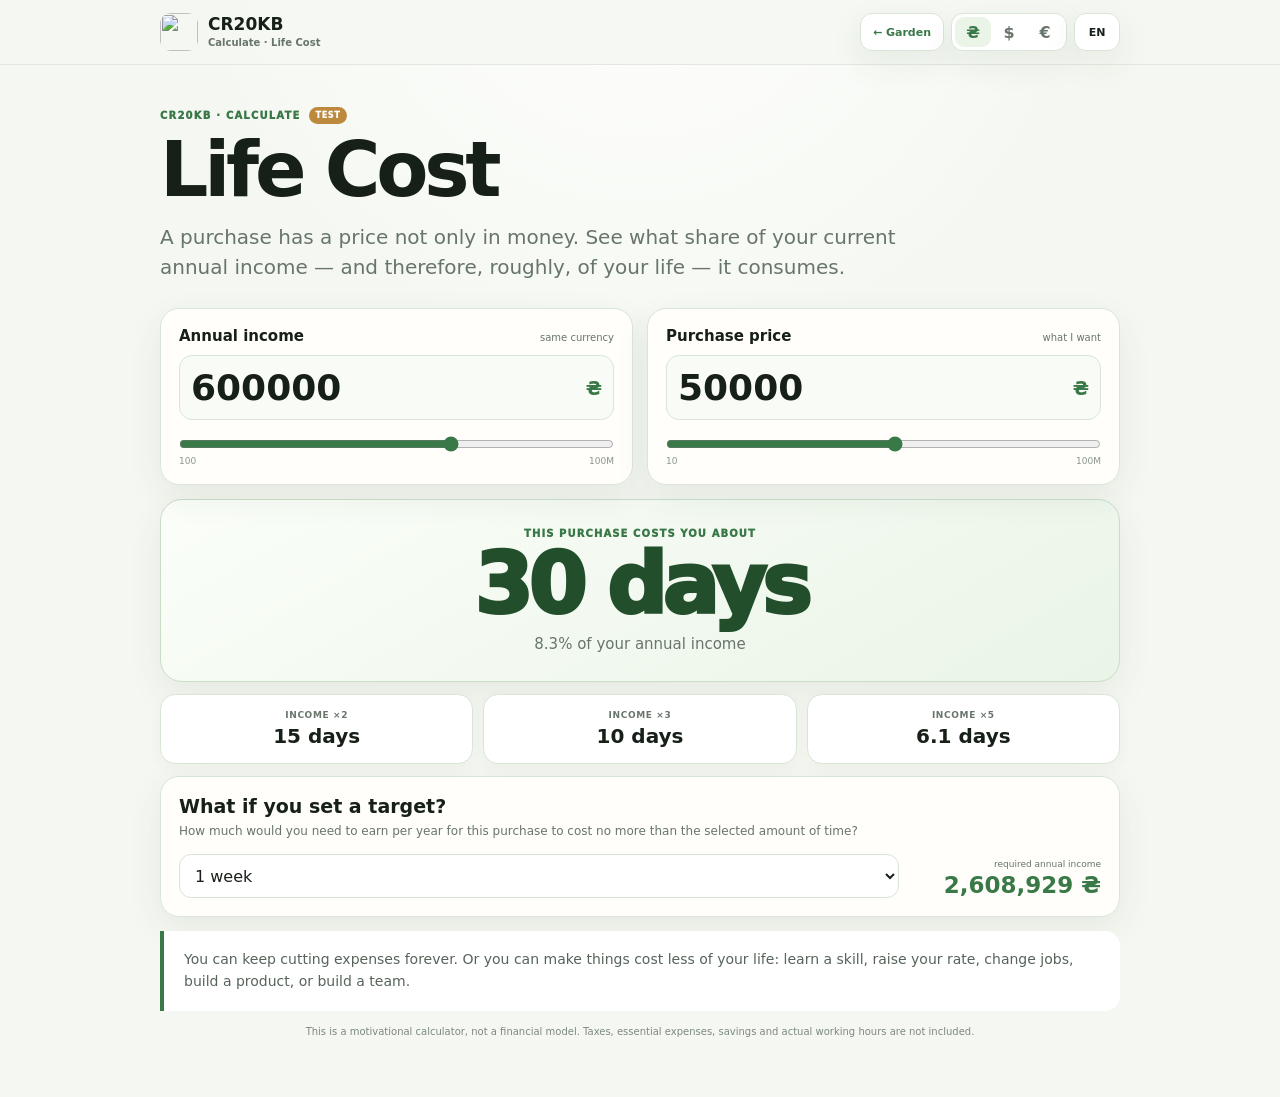
==== commit c0e42a1e: "Add Garden return button to public Life Cost mirror" ====
--- a/life-cost/index.html
+++ b/life-cost/index.html
@@ -10,11 +10,125 @@
 <title>Цена жизни — CR20KB</title>
 <style>
 :root{--bg:#f5f8f2;--paper:#fffefb;--paper2:#f9fbf7;--ink:#172018;--muted:#68756b;--line:#d9e5d7;--green:#397847;--green2:#568d55;--soft:#eaf4e7;--test:#bd8a3d;--shadow:0 12px 34px rgba(38,62,39,.08)}
-*{box-sizing:border-box}html{background:var(--bg)}body{margin:0;color:var(--ink);font-family:Inter,ui-sans-serif,system-ui,-apple-system,BlinkMacSystemFont,"Segoe UI",sans-serif;background:radial-gradient(circle at 50% -8%,#fff 0,transparent 34%),var(--bg)}button,input,select{font:inherit}a{color:inherit}.wrap{width:min(960px,calc(100% - 28px));margin:auto}.topbar{position:sticky;top:0;z-index:20;border-bottom:1px solid rgba(92,116,95,.12);background:rgba(245,248,242,.92);backdrop-filter:blur(14px)}.topbar .wrap{min-height:64px;display:flex;align-items:center;justify-content:space-between;gap:12px}.brand{display:flex;align-items:center;gap:10px;text-decoration:none;min-width:0}.brand img{width:38px;height:38px;border-radius:11px}.brand strong{display:block;font-size:17px;line-height:1}.brand small{display:block;margin-top:4px;color:var(--muted);font-size:10px;font-weight:700}.top-actions{display:flex;align-items:center;gap:7px}.lang,.currency{border:1px solid var(--line);background:#fff;border-radius:12px;box-shadow:var(--shadow)}.lang{height:38px;min-width:46px;padding:0 11px;color:var(--ink);font-size:11px;font-weight:900;cursor:pointer}.currency{display:flex;padding:3px}.currency button{width:36px;height:30px;border:0;border-radius:9px;background:transparent;color:var(--muted);font-weight:900;cursor:pointer}.currency button.active{background:var(--soft);color:var(--green)}main{padding:42px 0 48px}.eyebrow{display:flex;align-items:center;gap:8px;margin:0 0 10px;color:var(--green);font-size:10px;font-weight:950;letter-spacing:.12em;text-transform:uppercase}.badge{padding:4px 7px;border-radius:999px;background:var(--test);color:#fff;font-size:8px;letter-spacing:.08em}h1{margin:0;font-size:clamp(42px,8vw,76px);line-height:.95;letter-spacing:-.055em}.lead{max-width:760px;margin:16px 0 0;color:var(--muted);font-size:clamp(16px,2.1vw,20px);line-height:1.5}.grid{display:grid;grid-template-columns:1fr 1fr;gap:14px;margin-top:26px}.card{border:1px solid var(--line);border-radius:19px;background:rgba(255,254,251,.96);box-shadow:var(--shadow);padding:18px}.label{display:flex;justify-content:space-between;gap:12px;align-items:baseline;margin-bottom:10px}.label strong{font-size:15px}.label span{color:var(--muted);font-size:10px}.money{display:flex;align-items:center;gap:8px;border:1px solid var(--line);border-radius:13px;background:var(--paper2);padding:4px 11px}.money input{width:100%;min-width:0;border:0;outline:0;background:transparent;color:var(--ink);font-size:clamp(26px,5vw,36px);font-weight:900;padding:7px 0}.sym{color:var(--green);font-size:19px;font-weight:900}input[type=range]{width:100%;margin:16px 0 4px;accent-color:var(--green)}.hints{display:flex;justify-content:space-between;color:#89948b;font-size:9px}.result{margin-top:14px;padding:28px 20px;border:1px solid #c9ddc8;border-radius:22px;background:linear-gradient(150deg,#fbfef9,#eaf4e7);box-shadow:var(--shadow);text-align:center}.result .over{color:var(--green);font-size:10px;font-weight:950;letter-spacing:.11em;text-transform:uppercase}.result .big{margin-top:7px;font-size:clamp(46px,10vw,84px);line-height:.95;font-weight:950;letter-spacing:-.055em;color:#224e2b}.result .sub{margin-top:9px;color:var(--muted);font-size:15px}.scenarios{display:grid;grid-template-columns:repeat(3,1fr);gap:10px;margin-top:12px}.scenario{padding:15px;border:1px solid var(--line);border-radius:15px;background:#fff;box-shadow:0 5px 16px rgba(55,74,55,.045);text-align:center}.scenario small{display:block;color:var(--muted);font-size:9px;font-weight:900;letter-spacing:.07em;text-transform:uppercase}.scenario strong{display:block;margin-top:4px;font-size:20px}.goal{margin-top:12px}.goal h2{margin:0;font-size:19px}.goal p{margin:6px 0 14px;color:var(--muted);font-size:12px;line-height:1.45}.goal-row{display:grid;grid-template-columns:minmax(0,1fr) auto;gap:12px;align-items:end}.goal select{width:100%;height:44px;border:1px solid var(--line);border-radius:12px;background:#fff;color:var(--ink);padding:0 11px;outline:0}.goal-output{text-align:right;min-width:190px}.goal-output small{display:block;color:var(--muted);font-size:9px}.goal-output strong{display:block;margin-top:3px;font-size:23px;color:var(--green)}.motive{margin-top:14px;padding:18px 20px;border-left:4px solid var(--green);border-radius:0 15px 15px 0;background:#fff;color:#56645a;font-size:14px;line-height:1.55}.note{margin-top:13px;color:#7c887e;font-size:10px;line-height:1.5;text-align:center}@media(max-width:680px){.wrap{width:min(100% - 20px,960px)}.topbar .wrap{min-height:58px}.brand img{width:34px;height:34px}.brand small{display:none}.currency button{width:32px}.grid{grid-template-columns:1fr}.scenarios{grid-template-columns:1fr}.scenario{display:flex;justify-content:space-between;align-items:center;text-align:left}.scenario strong{margin:0}.goal-row{grid-template-columns:1fr}.goal-output{text-align:left}.lead{font-size:15px}main{padding-top:30px}}
-</style></head>
+*{box-sizing:border-box}
+html{background:var(--bg)}
+body{margin:0;color:var(--ink);font-family:Inter,ui-sans-serif,system-ui,-apple-system,BlinkMacSystemFont,"Segoe UI",sans-serif;background:radial-gradient(circle at 50% -8%,#fff 0,transparent 34%),var(--bg)}
+button,input,select{font:inherit}
+a{color:inherit}
+.wrap{width:min(960px,calc(100% - 28px));margin:auto}
+.topbar{position:sticky;top:0;z-index:20;border-bottom:1px solid rgba(92,116,95,.12);background:rgba(245,248,242,.92);backdrop-filter:blur(14px)}
+.topbar .wrap{min-height:64px;display:flex;align-items:center;justify-content:space-between;gap:12px}
+.brand{display:flex;align-items:center;gap:10px;text-decoration:none;min-width:0}
+.brand img{width:38px;height:38px;border-radius:11px}
+.brand strong{display:block;font-size:17px;line-height:1}
+.brand small{display:block;margin-top:4px;color:var(--muted);font-size:10px;font-weight:700}
+.top-actions{display:flex;align-items:center;gap:7px}
+.lang,.currency,.garden-link{border:1px solid var(--line);background:#fff;border-radius:12px;box-shadow:var(--shadow)}
+.lang{height:38px;min-width:46px;padding:0 11px;color:var(--ink);font-size:11px;font-weight:900;cursor:pointer}.garden-link{height:38px;display:inline-flex;align-items:center;padding:0 12px;text-decoration:none;color:var(--green);font-size:11px;font-weight:900;white-space:nowrap}.garden-link:hover{background:var(--soft)}
+.currency{display:flex;padding:3px}
+.currency button{width:36px;height:30px;border:0;border-radius:9px;background:transparent;color:var(--muted);font-weight:900;cursor:pointer}
+.currency button.active{background:var(--soft);color:var(--green)}
+main{padding:42px 0 48px}
+.eyebrow{display:flex;align-items:center;gap:8px;margin:0 0 10px;color:var(--green);font-size:10px;font-weight:950;letter-spacing:.12em;text-transform:uppercase}
+.badge{padding:4px 7px;border-radius:999px;background:var(--test);color:#fff;font-size:8px;letter-spacing:.08em}
+h1{margin:0;font-size:clamp(42px,8vw,76px);line-height:.95;letter-spacing:-.055em}
+.lead{max-width:760px;margin:16px 0 0;color:var(--muted);font-size:clamp(16px,2.1vw,20px);line-height:1.5}
+.grid{display:grid;grid-template-columns:1fr 1fr;gap:14px;margin-top:26px}
+.card{border:1px solid var(--line);border-radius:19px;background:rgba(255,254,251,.96);box-shadow:var(--shadow);padding:18px}
+.label{display:flex;justify-content:space-between;gap:12px;align-items:baseline;margin-bottom:10px}
+.label strong{font-size:15px}.label span{color:var(--muted);font-size:10px}
+.money{display:flex;align-items:center;gap:8px;border:1px solid var(--line);border-radius:13px;background:var(--paper2);padding:4px 11px}
+.money input{width:100%;min-width:0;border:0;outline:0;background:transparent;color:var(--ink);font-size:clamp(26px,5vw,36px);font-weight:900;padding:7px 0}
+.sym{color:var(--green);font-size:19px;font-weight:900}
+input[type=range]{width:100%;margin:16px 0 4px;accent-color:var(--green)}
+.hints{display:flex;justify-content:space-between;color:#89948b;font-size:9px}
+.result{margin-top:14px;padding:28px 20px;border:1px solid #c9ddc8;border-radius:22px;background:linear-gradient(150deg,#fbfef9,#eaf4e7);box-shadow:var(--shadow);text-align:center}
+.result .over{color:var(--green);font-size:10px;font-weight:950;letter-spacing:.11em;text-transform:uppercase}
+.result .big{margin-top:7px;font-size:clamp(46px,10vw,84px);line-height:.95;font-weight:950;letter-spacing:-.055em;color:#224e2b}
+.result .sub{margin-top:9px;color:var(--muted);font-size:15px}
+.scenarios{display:grid;grid-template-columns:repeat(3,1fr);gap:10px;margin-top:12px}
+.scenario{padding:15px;border:1px solid var(--line);border-radius:15px;background:#fff;box-shadow:0 5px 16px rgba(55,74,55,.045);text-align:center}
+.scenario small{display:block;color:var(--muted);font-size:9px;font-weight:900;letter-spacing:.07em;text-transform:uppercase}
+.scenario strong{display:block;margin-top:4px;font-size:20px}
+.goal{margin-top:12px}
+.goal h2{margin:0;font-size:19px}.goal p{margin:6px 0 14px;color:var(--muted);font-size:12px;line-height:1.45}
+.goal-row{display:grid;grid-template-columns:minmax(0,1fr) auto;gap:12px;align-items:end}
+.goal select{width:100%;height:44px;border:1px solid var(--line);border-radius:12px;background:#fff;color:var(--ink);padding:0 11px;outline:0}
+.goal-output{text-align:right;min-width:190px}.goal-output small{display:block;color:var(--muted);font-size:9px}.goal-output strong{display:block;margin-top:3px;font-size:23px;color:var(--green)}
+.motive{margin-top:14px;padding:18px 20px;border-left:4px solid var(--green);border-radius:0 15px 15px 0;background:#fff;color:#56645a;font-size:14px;line-height:1.55}
+.note{margin-top:13px;color:#7c887e;font-size:10px;line-height:1.5;text-align:center}
+@media(max-width:680px){.wrap{width:min(100% - 20px,960px)}.topbar .wrap{min-height:58px}.brand img{width:34px;height:34px}.brand small{display:none}.garden-link{padding:0 9px;font-size:10px}.currency button{width:32px}.grid{grid-template-columns:1fr}.scenarios{grid-template-columns:1fr}.scenario{display:flex;justify-content:space-between;align-items:center;text-align:left}.scenario strong{margin:0}.goal-row{grid-template-columns:1fr}.goal-output{text-align:left}.lead{font-size:15px}main{padding-top:30px}}
+</style>
+</head>
 <body>
-<header class="topbar"><div class="wrap"><a class="brand" id="homeLink" href="https://cr20kb.com/"><img src="https://cr20kb.com/favicon.svg" alt=""><span><strong>CR20KB</strong><small id="brandTag">Посчитать · Цена жизни</small></span></a><div class="top-actions"><div class="currency" aria-label="Currency"><button class="active" data-currency="₴" type="button">₴</button><button data-currency="$" type="button">$</button><button data-currency="€" type="button">€</button></div><button class="lang" id="langBtn" type="button">RU</button></div></div></header>
-<main><div class="wrap"><div class="eyebrow"><span id="branchLabel">CR20KB · ПОСЧИТАТЬ</span><span class="badge">TEST</span></div><h1 id="title">Цена жизни</h1><p class="lead" id="lead">У вещи есть цена не только в деньгах. Посмотри, какую долю твоего текущего дохода — а значит, условно и времени жизни — она забирает.</p><div class="grid"><section class="card"><div class="label"><strong id="incomeLabel">Доход за год</strong><span id="incomeHint">в той же валюте</span></div><div class="money"><input id="incomeInput" inputmode="numeric" value="600000" aria-label="Доход за год"><span class="sym">₴</span></div><input id="incomeRange" type="range" min="2" max="8" step=".01" value="5.7782"><div class="hints"><span>100</span><span id="incomeMax">100 млн</span></div></section><section class="card"><div class="label"><strong id="priceLabel">Цена вещи</strong><span id="priceHint">хочу купить</span></div><div class="money"><input id="priceInput" inputmode="numeric" value="50000" aria-label="Цена вещи"><span class="sym">₴</span></div><input id="priceRange" type="range" min="1" max="8" step=".01" value="4.699"><div class="hints"><span>10</span><span id="priceMax">100 млн</span></div></section></div><section class="result"><div class="over" id="resultOver">Эта покупка стоит тебе примерно</div><div class="big" id="mainResult">1 месяц</div><div class="sub" id="mainExplain">8,3% твоего годового дохода</div></section><div class="scenarios"><div class="scenario"><small id="x2Label">Доход ×2</small><strong id="x2">15 дней</strong></div><div class="scenario"><small id="x3Label">Доход ×3</small><strong id="x3">10 дней</strong></div><div class="scenario"><small id="x5Label">Доход ×5</small><strong id="x5">6 дней</strong></div></div><section class="card goal"><h2 id="goalTitle">А если поставить цель?</h2><p id="goalCopy">Сколько нужно зарабатывать в год, чтобы эта покупка стоила тебе не больше выбранного времени.</p><div class="goal-row"><select id="goalSelect" aria-label="Целевое время"></select><div class="goal-output"><small id="goalSmall">нужен годовой доход</small><strong id="goalAmount">2 607 143 ₴</strong></div></div></section><div class="motive" id="motive">Можно бесконечно экономить на вещах. А можно сделать так, чтобы они стоили тебе меньше жизни: выучиться новому, поднять ставку, сменить работу, создать продукт или собрать команду.</div><p class="note" id="note">Это мотивационный калькулятор, а не финансовая модель. Налоги, обязательные расходы, накопления и реальное рабочее время здесь не учитываются.</p></div></main>
+<header class="topbar"><div class="wrap">
+<a class="brand" id="homeLink" href="https://cr20kb.com/"><img src="https://cr20kb.com/favicon.svg" alt=""><span><strong>CR20KB</strong><small id="brandTag">Посчитать · Цена жизни</small></span></a>
+<div class="top-actions"><a class="garden-link" id="gardenLink" href="https://cr20kb.com/?focus=calculate&lang=ru">← В Сад</a><div class="currency" aria-label="Currency"><button class="active" data-currency="₴" type="button">₴</button><button data-currency="$" type="button">$</button><button data-currency="€" type="button">€</button></div><button class="lang" id="langBtn" type="button">RU</button></div>
+</div></header>
+<main><div class="wrap">
+<div class="eyebrow"><span id="branchLabel">CR20KB · ПОСЧИТАТЬ</span><span class="badge">TEST</span></div>
+<h1 id="title">Цена жизни</h1>
+<p class="lead" id="lead">У вещи есть цена не только в деньгах. Посмотри, какую долю твоего текущего дохода — а значит, условно и времени жизни — она забирает.</p>
+<div class="grid">
+<section class="card"><div class="label"><strong id="incomeLabel">Доход за год</strong><span id="incomeHint">в той же валюте</span></div><div class="money"><input id="incomeInput" inputmode="numeric" value="600000" aria-label="Доход за год"><span class="sym">₴</span></div><input id="incomeRange" type="range" min="2" max="8" step=".01" value="5.7782"><div class="hints"><span>100</span><span id="incomeMax">100 млн</span></div></section>
+<section class="card"><div class="label"><strong id="priceLabel">Цена вещи</strong><span id="priceHint">хочу купить</span></div><div class="money"><input id="priceInput" inputmode="numeric" value="50000" aria-label="Цена вещи"><span class="sym">₴</span></div><input id="priceRange" type="range" min="1" max="8" step=".01" value="4.699"><div class="hints"><span>10</span><span id="priceMax">100 млн</span></div></section>
+</div>
+<section class="result"><div class="over" id="resultOver">Эта покупка стоит тебе примерно</div><div class="big" id="mainResult">1 месяц</div><div class="sub" id="mainExplain">8,3% твоего годового дохода</div></section>
+<div class="scenarios"><div class="scenario"><small id="x2Label">Доход ×2</small><strong id="x2">15 дней</strong></div><div class="scenario"><small id="x3Label">Доход ×3</small><strong id="x3">10 дней</strong></div><div class="scenario"><small id="x5Label">Доход ×5</small><strong id="x5">6 дней</strong></div></div>
+<section class="card goal"><h2 id="goalTitle">А если поставить цель?</h2><p id="goalCopy">Сколько нужно зарабатывать в год, чтобы эта покупка стоила тебе не больше выбранного времени.</p><div class="goal-row"><select id="goalSelect" aria-label="Целевое время"></select><div class="goal-output"><small id="goalSmall">нужен годовой доход</small><strong id="goalAmount">2 607 143 ₴</strong></div></div></section>
+<div class="motive" id="motive">Можно бесконечно экономить на вещах. А можно сделать так, чтобы они стоили тебе меньше жизни: выучиться новому, поднять ставку, сменить работу, создать продукт или собрать команду.</div>
+<p class="note" id="note">Это мотивационный калькулятор, а не финансовая модель. Налоги, обязательные расходы, накопления и реальное рабочее время здесь не учитываются.</p>
+</div></main>
 <script>
-(()=>{'use strict';const $=id=>document.getElementById(id),incomeInput=$('incomeInput'),priceInput=$('priceInput'),incomeRange=$('incomeRange'),priceRange=$('priceRange'),goalSelect=$('goalSelect'),currencyButtons=[...document.querySelectorAll('.currency button')],symEls=[...document.querySelectorAll('.sym')];let currency='₴',lang='ru';const copy={ru:{brand:'Посчитать · Цена жизни',branch:'CR20KB · ПОСЧИТАТЬ',title:'Цена жизни',lead:'У вещи есть цена не только в деньгах. Посмотри, какую долю твоего текущего дохода — а значит, условно и времени жизни — она забирает.',income:'Доход за год',incomeHint:'в той же валюте',price:'Цена вещи',priceHint:'хочу купить',max:'100 млн',over:'Эта покупка стоит тебе примерно',share:'твоего годового дохода',x2:'Доход ×2',x3:'Доход ×3',x5:'Доход ×5',goalTitle:'А если поставить цель?',goalCopy:'Сколько нужно зарабатывать в год, чтобы эта покупка стоила тебе не больше выбранного времени.',goalSmall:'нужен годовой доход',motive:'Можно бесконечно экономить на вещах. А можно сделать так, чтобы они стоили тебе меньше жизни: выучиться новому, поднять ставку, сменить работу, создать продукт или собрать команду.',note:'Это мотивационный калькулятор, а не финансовая модель. Налоги, обязательные расходы, накопления и реальное рабочее время здесь не учитываются.',goals:[[1,'1 день'],[3,'3 дня'],[7,'1 неделю'],[14,'2 недели'],[30.4375,'1 месяц']]},en:{brand:'Calculate · Life Cost',branch:'CR20KB · CALCULATE',title:'Life Cost',lead:'A purchase has a price not only in money. See what share of your current annual income — and therefore, roughly, of your life — it consumes.',income:'Annual income',incomeHint:'same currency',price:'Purchase price',priceHint:'what I want',max:'100M',over:'This purchase costs you about',share:'of your annual income',x2:'Income ×2',x3:'Income ×3',x5:'Income ×5',goalTitle:'What if you set a target?',goalCopy:'How much would you need to earn per year for this purchase to cost no more than the selected amount of time?',goalSmall:'required annual income',motive:'You can keep cutting expenses forever. Or you can make things cost less of your life: learn a skill, raise your rate, change jobs, build a product, or build a team.',note:'This is a motivational calculator, not a financial model. Taxes, essential expenses, savings and actual working hours are not included.',goals:[[1,'1 day'],[3,'3 days'],[7,'1 week'],[14,'2 weeks'],[30.4375,'1 month']]}};function parseNumber(v){const n=Number(String(v).replace(/[^\d.,]/g,'').replace(',','.'));return Number.isFinite(n)?n:0}function clamp(n,min,max){return Math.min(max,Math.max(min,n))}function valueFromSlider(s){return 10**Number(s.value)}function syncSlider(s,v){if(v>0)s.value=clamp(Math.log10(v),Number(s.min),Number(s.max))}function ruPlural(n,one,few,many){const i=Math.floor(Math.abs(n)),a=i%10,b=i%100;if(a===1&&b!==11)return one;if(a>=2&&a<=4&&!(b>=12&&b<=14))return few;return many}function life(days){if(!Number.isFinite(days)||days<0)return'—';if(lang==='en'){const hours=days*24;if(hours<48){const v=hours<10?Math.round(hours*10)/10:Math.round(hours);return`${v.toLocaleString('en-US')} ${v===1?'hour':'hours'}`}if(days<60){const v=days<10?Math.round(days*10)/10:Math.round(days);return`${v.toLocaleString('en-US')} ${v===1?'day':'days'}`}const months=days/30.4375;if(months<24){const v=months<10?Math.round(months*10)/10:Math.round(months);return`${v.toLocaleString('en-US')} ${v===1?'month':'months'}`}const years=days/365.25,v=years<10?Math.round(years*10)/10:Math.round(years);return`${v.toLocaleString('en-US')} ${v===1?'year':'years'}`}const nf=new Intl.NumberFormat('ru-RU',{maximumFractionDigits:1}),hours=days*24;if(hours<48){const v=Math.max(.1,hours),r=v<10?Math.round(v*10)/10:Math.round(v);return`${nf.format(r)} ${ruPlural(r,'час','часа','часов')}`}if(days<60){const r=days<10?Math.round(days*10)/10:Math.round(days);return`${nf.format(r)} ${ruPlural(r,'день','дня','дней')}`}const months=days/30.4375;if(months<24){const r=months<10?Math.round(months*10)/10:Math.round(months);return`${nf.format(r)} ${ruPlural(r,'месяц','месяца','месяцев')}`}const years=days/365.25,r=years<10?Math.round(years*10)/10:Math.round(years);return`${nf.format(r)} ${ruPlural(r,'год','года','лет')}`}function renderGoalOptions(){goalSelect.innerHTML=copy[lang].goals.map(([v,t])=>`<option value="${v}"${v===7?' selected':''}>${t}</option>`).join('')}function applyLanguage(next,persist=true){lang=next==='en'?'en':'ru';document.documentElement.lang=lang;$('langBtn').textContent=lang.toUpperCase();const t=copy[lang];$('brandTag').textContent=t.brand;$('branchLabel').textContent=t.branch;$('title').textContent=t.title;$('lead').textContent=t.lead;$('incomeLabel').textContent=t.income;$('incomeHint').textContent=t.incomeHint;$('priceLabel').textContent=t.price;$('priceHint').textContent=t.priceHint;$('incomeMax').textContent=t.max;$('priceMax').textContent=t.max;$('resultOver').textContent=t.over;$('x2Label').textContent=t.x2;$('x3Label').textContent=t.x3;$('x5Label').textContent=t.x5;$('goalTitle').textContent=t.goalTitle;$('goalCopy').textContent=t.goalCopy;$('goalSmall').textContent=t.goalSmall;$('motive').textContent=t.motive;$('note').textContent=t.note;incomeInput.setAttribute('aria-label',t.income);priceInput.setAttribute('aria-label',t.price);document.title=`${t.title} — CR20KB`;renderGoalOptions();$('homeLink').href=`https://cr20kb.com/?lang=${lang}`;const u=new URL(location.href);u.searchParams.set('lang',lang);history.replaceState(null,'',u);if(persist)try{localStorage.setItem('cr20kb-language',lang)}catch(_){}calculate()}function calculate(){const income=parseNumber(incomeInput.value),price=parseNumber(priceInput.value),locale=lang==='en'?'en-US':'ru-RU';if(income<=0||price<0){$('mainResult').textContent='—';$('mainExplain').textContent=lang==='en'?'Enter annual income above zero':'Введите годовой доход больше нуля';['x2','x3','x5'].forEach(id=>$(id).textContent='—');$('goalAmount').textContent='—';return}const share=price/income,days=share*365.25;$('mainResult').textContent=life(days);$('mainExplain').textContent=`${(share*100).toLocaleString(locale,{maximumFractionDigits:1})}% ${copy[lang].share}`;$('x2').textContent=life(days/2);$('x3').textContent=life(days/3);$('x5').textContent=life(days/5);const needed=price*365.25/Number(goalSelect.value);$('goalAmount').textContent=`${Math.ceil(needed).toLocaleString(locale)} ${currency}`}incomeRange.addEventListener('input',()=>{incomeInput.value=Math.round(valueFromSlider(incomeRange));calculate()});priceRange.addEventListener('input',()=>{priceInput.value=Math.round(valueFromSlider(priceRange));calculate()});incomeInput.addEventListener('input',()=>{syncSlider(incomeRange,parseNumber(incomeInput.value));calculate()});priceInput.addEventListener('input',()=>{syncSlider(priceRange,parseNumber(priceInput.value));calculate()});goalSelect.addEventListener('change',calculate);currencyButtons.forEach(btn=>btn.addEventListener('click',()=>{currency=btn.dataset.currency;currencyButtons.forEach(b=>b.classList.toggle('active',b===btn));symEls.forEach(s=>s.textContent=currency);calculate()}));$('langBtn').addEventListener('click',()=>applyLanguage(lang==='ru'?'en':'ru'));const q=new URLSearchParams(location.search).get('lang');let stored='';try{stored=localStorage.getItem('cr20kb-language')||''}catch(_){}applyLanguage(q==='en'||q==='ru'?q:(stored==='en'||stored==='ru'?stored:((navigator.language||'').toLowerCase().startsWith('en')?'en':'ru')),false)})();
-</script></body></html>+(()=>{'use strict';
+const $=id=>document.getElementById(id),incomeInput=$('incomeInput'),priceInput=$('priceInput'),incomeRange=$('incomeRange'),priceRange=$('priceRange'),goalSelect=$('goalSelect'),currencyButtons=[...document.querySelectorAll('.currency button')],symEls=[...document.querySelectorAll('.sym')];
+let currency='₴',lang='ru';
+const copy={
+ru:{garden:'← В Сад',brand:'Посчитать · Цена жизни',branch:'CR20KB · ПОСЧИТАТЬ',title:'Цена жизни',lead:'У вещи есть цена не только в деньгах. Посмотри, какую долю твоего текущего дохода — а значит, условно и времени жизни — она забирает.',income:'Доход за год',incomeHint:'в той же валюте',price:'Цена вещи',priceHint:'хочу купить',max:'100 млн',over:'Эта покупка стоит тебе примерно',share:'твоего годового дохода',x2:'Доход ×2',x3:'Доход ×3',x5:'Доход ×5',goalTitle:'А если поставить цель?',goalCopy:'Сколько нужно зарабатывать в год, чтобы эта покупка стоила тебе не больше выбранного времени.',goalSmall:'нужен годовой доход',motive:'Можно бесконечно экономить на вещах. А можно сделать так, чтобы они стоили тебе меньше жизни: выучиться новому, поднять ставку, сменить работу, создать продукт или собрать команду.',note:'Это мотивационный калькулятор, а не финансовая модель. Налоги, обязательные расходы, накопления и реальное рабочее время здесь не учитываются.',goals:[[1,'1 день'],[3,'3 дня'],[7,'1 неделю'],[14,'2 недели'],[30.4375,'1 месяц']]},
+en:{garden:'← Garden',brand:'Calculate · Life Cost',branch:'CR20KB · CALCULATE',title:'Life Cost',lead:'A purchase has a price not only in money. See what share of your current annual income — and therefore, roughly, of your life — it consumes.',income:'Annual income',incomeHint:'same currency',price:'Purchase price',priceHint:'what I want',max:'100M',over:'This purchase costs you about',share:'of your annual income',x2:'Income ×2',x3:'Income ×3',x5:'Income ×5',goalTitle:'What if you set a target?',goalCopy:'How much would you need to earn per year for this purchase to cost no more than the selected amount of time?',goalSmall:'required annual income',motive:'You can keep cutting expenses forever. Or you can make things cost less of your life: learn a skill, raise your rate, change jobs, build a product, or build a team.',note:'This is a motivational calculator, not a financial model. Taxes, essential expenses, savings and actual working hours are not included.',goals:[[1,'1 day'],[3,'3 days'],[7,'1 week'],[14,'2 weeks'],[30.4375,'1 month']]}
+};
+function parseNumber(v){const n=Number(String(v).replace(/[^\d.,]/g,'').replace(',','.'));return Number.isFinite(n)?n:0}
+function clamp(n,min,max){return Math.min(max,Math.max(min,n))}
+function valueFromSlider(s){return 10**Number(s.value)}
+function syncSlider(s,v){if(v>0)s.value=clamp(Math.log10(v),Number(s.min),Number(s.max))}
+function ruPlural(n,one,few,many){const i=Math.floor(Math.abs(n)),a=i%10,b=i%100;if(a===1&&b!==11)return one;if(a>=2&&a<=4&&!(b>=12&&b<=14))return few;return many}
+function life(days){
+ if(!Number.isFinite(days)||days<0)return'—';
+ if(lang==='en'){
+   const hours=days*24;if(hours<48){const v=hours<10?Math.round(hours*10)/10:Math.round(hours);return`${v.toLocaleString('en-US')} ${v===1?'hour':'hours'}`}
+   if(days<60){const v=days<10?Math.round(days*10)/10:Math.round(days);return`${v.toLocaleString('en-US')} ${v===1?'day':'days'}`}
+   const months=days/30.4375;if(months<24){const v=months<10?Math.round(months*10)/10:Math.round(months);return`${v.toLocaleString('en-US')} ${v===1?'month':'months'}`}
+   const years=days/365.25,v=years<10?Math.round(years*10)/10:Math.round(years);return`${v.toLocaleString('en-US')} ${v===1?'year':'years'}`;
+ }
+ const nf=new Intl.NumberFormat('ru-RU',{maximumFractionDigits:1}),hours=days*24;
+ if(hours<48){const v=Math.max(.1,hours),r=v<10?Math.round(v*10)/10:Math.round(v);return`${nf.format(r)} ${ruPlural(r,'час','часа','часов')}`}
+ if(days<60){const r=days<10?Math.round(days*10)/10:Math.round(days);return`${nf.format(r)} ${ruPlural(r,'день','дня','дней')}`}
+ const months=days/30.4375;if(months<24){const r=months<10?Math.round(months*10)/10:Math.round(months);return`${nf.format(r)} ${ruPlural(r,'месяц','месяца','месяцев')}`}
+ const years=days/365.25,r=years<10?Math.round(years*10)/10:Math.round(years);return`${nf.format(r)} ${ruPlural(r,'год','года','лет')}`;
+}
+function renderGoalOptions(){goalSelect.innerHTML=copy[lang].goals.map(([v,t])=>`<option value="${v}"${v===7?' selected':''}>${t}</option>`).join('')}
+function applyLanguage(next,persist=true){
+ lang=next==='en'?'en':'ru';document.documentElement.lang=lang;$('langBtn').textContent=lang.toUpperCase();const t=copy[lang];
+ $('brandTag').textContent=t.brand;$('branchLabel').textContent=t.branch;$('title').textContent=t.title;$('lead').textContent=t.lead;$('incomeLabel').textContent=t.income;$('incomeHint').textContent=t.incomeHint;$('priceLabel').textContent=t.price;$('priceHint').textContent=t.priceHint;$('incomeMax').textContent=t.max;$('priceMax').textContent=t.max;$('resultOver').textContent=t.over;$('x2Label').textContent=t.x2;$('x3Label').textContent=t.x3;$('x5Label').textContent=t.x5;$('goalTitle').textContent=t.goalTitle;$('goalCopy').textContent=t.goalCopy;$('goalSmall').textContent=t.goalSmall;$('motive').textContent=t.motive;$('note').textContent=t.note;
+ incomeInput.setAttribute('aria-label',t.income);priceInput.setAttribute('aria-label',t.price);document.title=`${t.title} — CR20KB`;renderGoalOptions();$('gardenLink').textContent=t.garden;$('gardenLink').href=`https://cr20kb.com/?focus=calculate&lang=${lang}`;$('homeLink').href=`https://cr20kb.com/?lang=${lang}`;
+ const u=new URL(location.href);u.searchParams.set('lang',lang);history.replaceState(null,'',u);
+ if(persist)try{localStorage.setItem('cr20kb-language',lang)}catch(_){}
+ calculate();
+}
+function calculate(){
+ const income=parseNumber(incomeInput.value),price=parseNumber(priceInput.value),locale=lang==='en'?'en-US':'ru-RU';
+ if(income<=0||price<0){$('mainResult').textContent='—';$('mainExplain').textContent=lang==='en'?'Enter annual income above zero':'Введите годовой доход больше нуля';['x2','x3','x5'].forEach(id=>$(id).textContent='—');$('goalAmount').textContent='—';return}
+ const share=price/income,days=share*365.25;
+ $('mainResult').textContent=life(days);$('mainExplain').textContent=`${(share*100).toLocaleString(locale,{maximumFractionDigits:1})}% ${copy[lang].share}`;
+ $('x2').textContent=life(days/2);$('x3').textContent=life(days/3);$('x5').textContent=life(days/5);
+ const needed=price*365.25/Number(goalSelect.value);$('goalAmount').textContent=`${Math.ceil(needed).toLocaleString(locale)} ${currency}`;
+}
+incomeRange.addEventListener('input',()=>{incomeInput.value=Math.round(valueFromSlider(incomeRange));calculate()});priceRange.addEventListener('input',()=>{priceInput.value=Math.round(valueFromSlider(priceRange));calculate()});
+incomeInput.addEventListener('input',()=>{syncSlider(incomeRange,parseNumber(incomeInput.value));calculate()});priceInput.addEventListener('input',()=>{syncSlider(priceRange,parseNumber(priceInput.value));calculate()});goalSelect.addEventListener('change',calculate);
+currencyButtons.forEach(btn=>btn.addEventListener('click',()=>{currency=btn.dataset.currency;currencyButtons.forEach(b=>b.classList.toggle('active',b===btn));symEls.forEach(s=>s.textContent=currency);calculate()}));
+$('langBtn').addEventListener('click',()=>applyLanguage(lang==='ru'?'en':'ru'));
+const q=new URLSearchParams(location.search).get('lang');let stored='';try{stored=localStorage.getItem('cr20kb-language')||''}catch(_){}
+applyLanguage(q==='en'||q==='ru'?q:(stored==='en'||stored==='ru'?stored:((navigator.language||'').toLowerCase().startsWith('en')?'en':'ru')),false);
+})();
+</script>
+</body></html>
